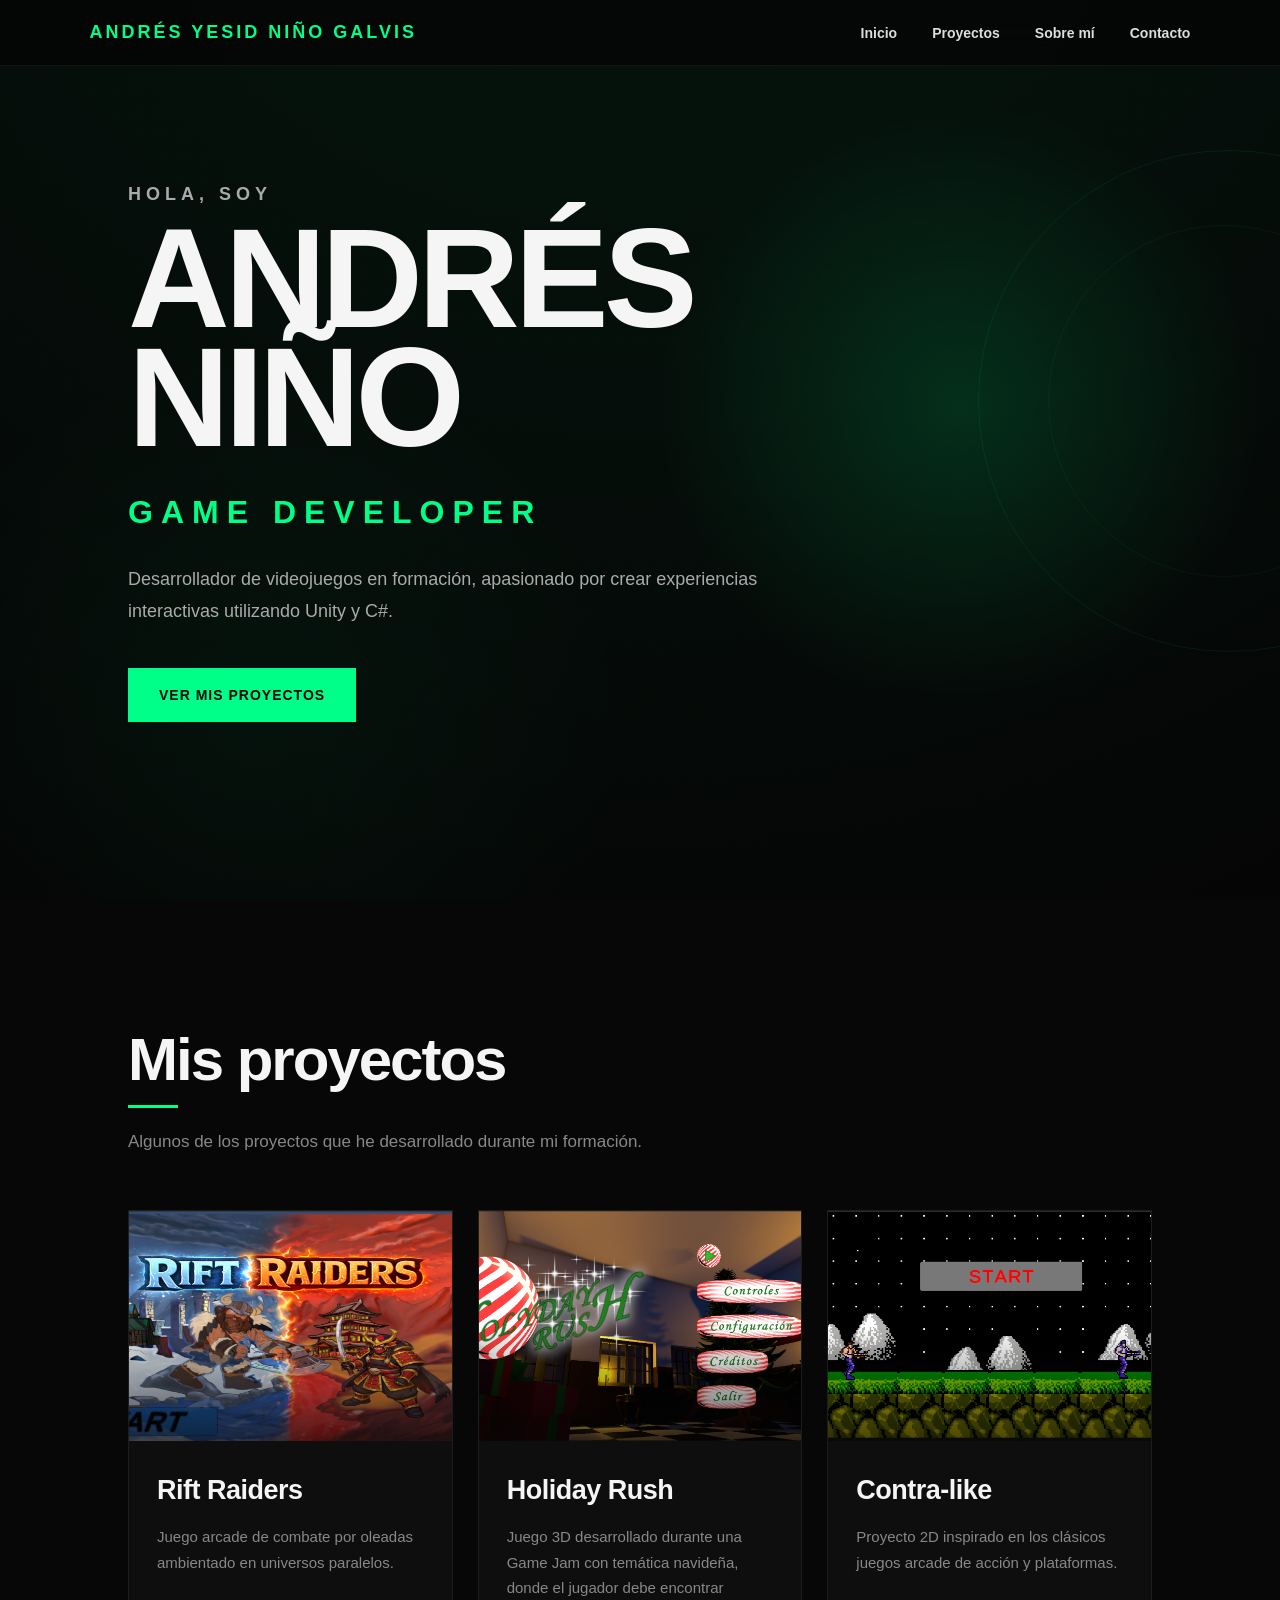
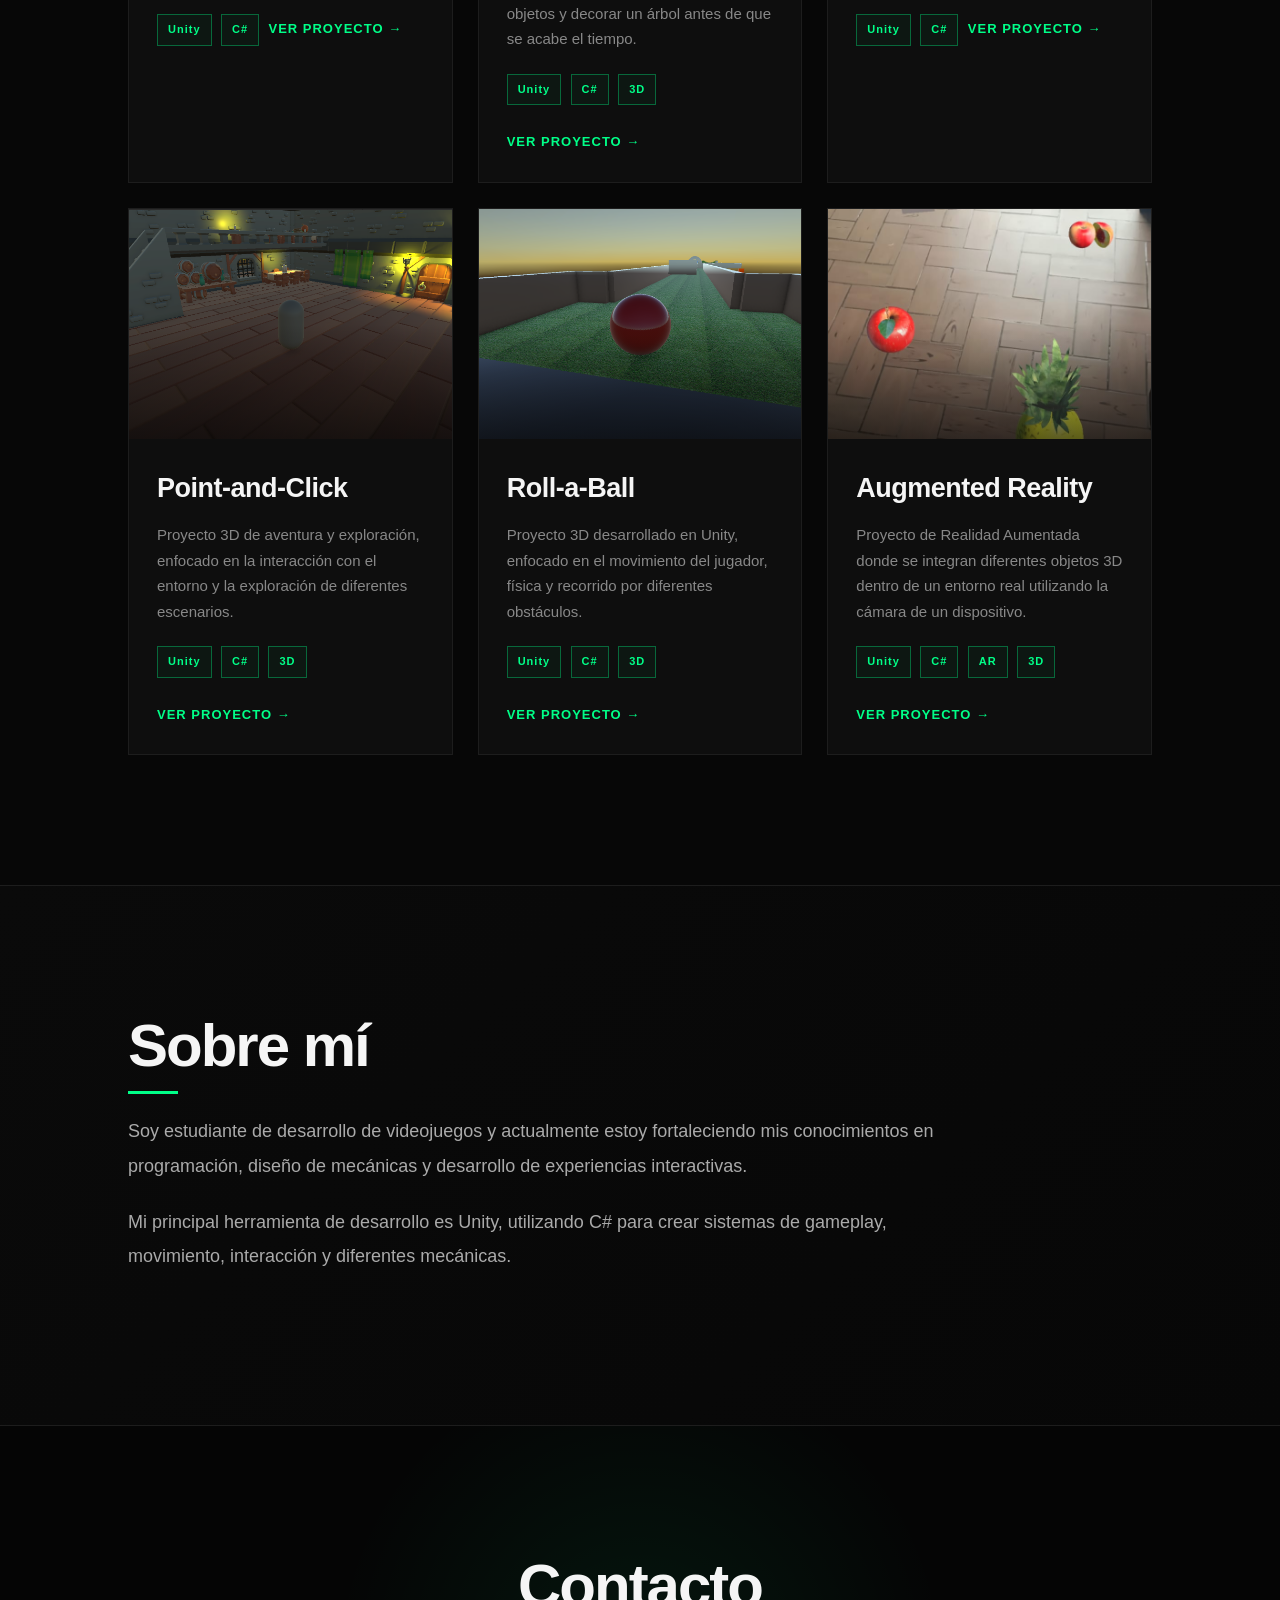
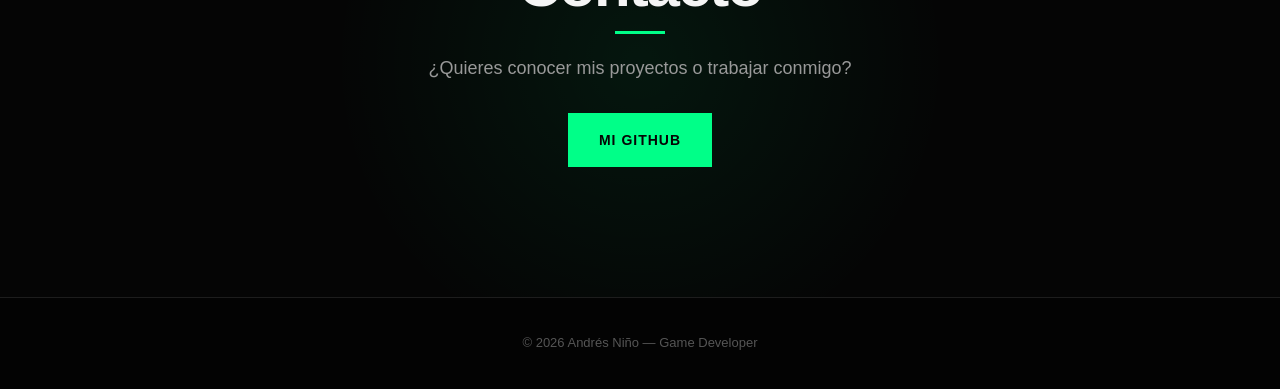
==== index.html @ dc79f3a8 "Update index.html" ====
<!DOCTYPE html>
<html lang="es">
<head>
    <meta charset="UTF-8">
    <meta name="viewport" content="width=device-width, initial-scale=1.0">

    <title>Andrés Niño DEV | Game Developer</title>

    <link rel="stylesheet" href="style.css">
</head>

<body>

    <header>
        <nav>
            <h2>ANDRÉS YESID NIÑO GALVIS</h2>

            <ul>
                <li><a href="#inicio">Inicio</a></li>
                <li><a href="#proyectos">Proyectos</a></li>
                <li><a href="#sobre-mi">Sobre mí</a></li>
                <li><a href="#contacto">Contacto</a></li>
            </ul>
        </nav>
    </header>


    <main>

        <!-- INICIO -->

        <section id="inicio" class="hero">

            <div class="hero-text">

                <p class="small-text">HOLA, SOY</p>

                <h1>ANDRÉS<br>NIÑO</h1>

                <h2>GAME DEVELOPER</h2>

                <p>
                    Desarrollador de videojuegos en formación,
                    apasionado por crear experiencias interactivas
                    utilizando Unity y C#.
                </p>

                <a href="#proyectos" class="button">
                    VER MIS PROYECTOS
                </a>

            </div>

        </section>


        <!-- PROYECTOS -->

        <section id="proyectos">

            <h2>Mis proyectos</h2>

            <p class="section-description">
                Algunos de los proyectos que he desarrollado
                durante mi formación.
            </p>


            <div class="projects-container">


                <!-- RIFT RAIDERS -->

                <article class="project-card">

                    <div class="project-image">
                        <img src="img/rift-1.png" alt="Rift Raiders">
                    </div>

                    <div class="project-info">

                        <h3>Rift Raiders</h3>

                        <p>
                            Juego arcade de combate por oleadas
                            ambientado en universos paralelos.
                        </p>

                        <span>Unity</span>
                        <span>C#</span>

                        <a href="rift-raiders.html" class="project-button">
                            VER PROYECTO →
                        </a>

                    </div>

                </article>


                <!-- HOLIDAY RUSH -->

                <article class="project-card">

                    <div class="project-image">
                        <img src="img/christmas-1.png" alt="Holiday Rush">
                    </div>

                    <div class="project-info">

                        <h3>Holiday Rush</h3>

                        <p>
                            Juego 3D desarrollado durante una Game Jam
                            con temática navideña, donde el jugador debe
                            encontrar objetos y decorar un árbol antes
                            de que se acabe el tiempo.
                        </p>

                        <span>Unity</span>
                        <span>C#</span>
                        <span>3D</span>

                        <a href="holiday-rush.html" class="project-button">
                            VER PROYECTO →
                        </a>

                    </div>

                </article>


                <!-- CONTRA-LIKE -->

                <article class="project-card">

                    <div class="project-image">
                        <img src="img/contra-1.png" alt="Contra-like">
                    </div>

                    <div class="project-info">

                        <h3>Contra-like</h3>

                        <p>
                            Proyecto 2D inspirado en los clásicos
                            juegos arcade de acción y plataformas.
                        </p>

                        <span>Unity</span>
                        <span>C#</span>

                        <a href="contra.html" class="project-button">
                            VER PROYECTO →
                        </a>

                    </div>

                </article>


                <!-- POINT-TO-CLICK -->

                <article class="project-card">

                    <div class="project-image">
                        <img src="img/point-1.png" alt="Point-and-Click">
                    </div>

                    <div class="project-info">

                        <h3>Point-and-Click</h3>

                        <p>
                            Proyecto 3D de aventura y exploración,
                            enfocado en la interacción con el entorno
                            y la exploración de diferentes escenarios.
                        </p>

                        <span>Unity</span>
                        <span>C#</span>
                        <span>3D</span>

                        <a href="point-and-click.html" class="project-button">
                            VER PROYECTO →
                        </a>

                    </div>

                </article>


                <!-- ROLL-A-BALL -->

                <article class="project-card">

                    <div class="project-image">
                        <img src="img/roll-1.png" alt="Roll-a-Ball">
                    </div>

                    <div class="project-info">

                        <h3>Roll-a-Ball</h3>

                        <p>
                            Proyecto 3D desarrollado en Unity,
                            enfocado en el movimiento del jugador,
                            física y recorrido por diferentes obstáculos.
                        </p>

                        <span>Unity</span>
                        <span>C#</span>
                        <span>3D</span>

                        <a href="roll-a-ball.html" class="project-button">
                            VER PROYECTO →
                        </a>

                    </div>

                </article>
                
                <!-- AUGMENTED REALITY -->

<article class="project-card">

    <div class="project-image">
        <img src="img/ar-1.jpeg" alt="Augmented Reality">
    </div>

    <div class="project-info">

        <h3>Augmented Reality</h3>

        <p>
            Proyecto de Realidad Aumentada donde se integran
            diferentes objetos 3D dentro de un entorno real
            utilizando la cámara de un dispositivo.
        </p>

        <span>Unity</span>
        <span>C#</span>
        <span>AR</span>
        <span>3D</span>

        <a href="ar.html" class="project-button">
            VER PROYECTO →
        </a>

    </div>

</article>


            </div>

        </section>


        <!-- SOBRE MÍ -->

        <section id="sobre-mi">

            <h2>Sobre mí</h2>

            <p>
                Soy estudiante de desarrollo de videojuegos y
                actualmente estoy fortaleciendo mis conocimientos
                en programación, diseño de mecánicas y desarrollo
                de experiencias interactivas.
            </p>

            <p>
                Mi principal herramienta de desarrollo es Unity,
                utilizando C# para crear sistemas de gameplay,
                movimiento, interacción y diferentes mecánicas.
            </p>

        </section>


        <!-- CONTACTO -->

        <section id="contacto">

            <h2>Contacto</h2>

            <p>
                ¿Quieres conocer mis proyectos o trabajar conmigo?
            </p>

            <a href="https://github.com/andresnino12" class="button">
                MI GITHUB
            </a>

        </section>

    </main>


    <!-- FOOTER -->

    <footer>

        <p>
            © 2026 Andrés Niño — Game Developer
        </p>

    </footer>


</body>
</html>
---- style.css ----
/* =========================================================
   CONFIGURACIÓN GENERAL
========================================================= */

* {
    margin: 0;
    padding: 0;
    box-sizing: border-box;
    scroll-behavior: smooth;
}

html {
    width: 100%;
    overflow-x: hidden;
    background: #050505;
}

body {
    width: 100%;
    max-width: 100%;
    overflow-x: hidden;

    background:
        radial-gradient(
            circle at 50% -10%,
            rgba(0, 255, 136, 0.08),
            transparent 35%
        ),
        #050505;

    color: #f5f5f5;

    font-family: Arial, Helvetica, sans-serif;

    line-height: 1.6;
}

img {
    max-width: 100%;
    height: auto;
}


/* =========================================================
   VARIABLES
========================================================= */

:root {
    --green: #00ff88;
    --green-dark: #00c96b;

    --black: #050505;
    --dark: #0a0a0a;
    --card: #0e0e0e;

    --border: #1d1d1d;

    --text: #f5f5f5;
    --gray: #999;
}


/* =========================================================
   HEADER
========================================================= */

header {
    position: fixed;

    top: 0;
    left: 0;

    width: 100%;

    padding: 18px 7%;

    background: rgba(5, 5, 5, 0.82);

    backdrop-filter: blur(16px);
    -webkit-backdrop-filter: blur(16px);

    border-bottom: 1px solid rgba(255, 255, 255, 0.06);

    z-index: 1000;
}


nav {
    display: flex;

    justify-content: space-between;
    align-items: center;

    max-width: 1400px;
    margin: auto;
}


nav h2 {
    color: var(--green);

    font-size: 18px;

    letter-spacing: 3px;

    font-weight: 800;
}


nav ul {
    display: flex;

    gap: 35px;

    list-style: none;
}


nav a {
    position: relative;

    color: #ddd;

    text-decoration: none;

    font-size: 14px;

    font-weight: 600;

    transition: 0.3s;
}


nav a::after {
    content: "";

    position: absolute;

    left: 0;
    bottom: -7px;

    width: 0;
    height: 2px;

    background: var(--green);

    transition: 0.3s;
}


nav a:hover {
    color: var(--green);
}


nav a:hover::after {
    width: 100%;
}


/* =========================================================
   HERO
========================================================= */

.hero {
    position: relative;

    min-height: 100vh;

    display: flex;
    align-items: center;

    padding: 150px 10%;

    overflow: hidden;

    background:
        radial-gradient(
            circle at 75% 45%,
            rgba(0, 255, 136, 0.14),
            transparent 28%
        ),
        radial-gradient(
            circle at 20% 80%,
            rgba(0, 255, 136, 0.04),
            transparent 30%
        );
}


/* líneas decorativas */

.hero::before {
    content: "";

    position: absolute;

    width: 500px;
    height: 500px;

    right: -200px;
    top: 150px;

    border: 1px solid rgba(0, 255, 136, 0.08);

    border-radius: 50%;
}


.hero::after {
    content: "";

    position: absolute;

    width: 350px;
    height: 350px;

    right: -120px;
    top: 225px;

    border: 1px solid rgba(0, 255, 136, 0.06);

    border-radius: 50%;
}


.hero-text {
    position: relative;

    max-width: 800px;

    z-index: 2;
}


.small-text {
    color: var(--green);

    font-size: 14px;

    font-weight: 800;

    letter-spacing: 5px;

    margin-bottom: 15px;
}


.hero h1 {
    font-size: clamp(70px, 11vw, 150px);

    line-height: 0.84;

    letter-spacing: -5px;

    margin-bottom: 30px;

    font-weight: 900;
}


.hero h2 {
    color: var(--green);

    font-size: clamp(20px, 3vw, 32px);

    letter-spacing: 8px;

    margin-bottom: 25px;

    font-weight: 800;
}


.hero p {
    max-width: 650px;

    color: #aaa;

    font-size: 18px;

    line-height: 1.8;

    margin-bottom: 10px;
}


/* =========================================================
   BOTONES
========================================================= */

.button {
    display: inline-flex;

    align-items: center;
    justify-content: center;

    margin-top: 30px;

    padding: 15px 30px;

    background: var(--green);

    color: #050505;

    text-decoration: none;

    font-size: 14px;

    font-weight: 900;

    letter-spacing: 1px;

    border: 1px solid var(--green);

    transition:
        transform 0.3s,
        box-shadow 0.3s,
        background 0.3s;
}


.button:hover {
    transform: translateY(-5px);

    background: transparent;

    color: var(--green);

    box-shadow:
        0 0 25px rgba(0, 255, 136, 0.2);
}


/* =========================================================
   SECCIONES
========================================================= */

section {
    padding: 130px 10%;
}


section > h2 {
    position: relative;

    display: inline-block;

    font-size: clamp(36px, 5vw, 60px);

    line-height: 1;

    margin-bottom: 20px;

    letter-spacing: -2px;
}


section > h2::after {
    content: "";

    display: block;

    width: 50px;
    height: 3px;

    margin-top: 15px;

    background: var(--green);
}


.section-description {
    max-width: 600px;

    color: #888;

    margin-bottom: 55px;

    font-size: 17px;
}


/* =========================================================
   PROYECTOS
========================================================= */

#proyectos {
    background: #070707;
}


.projects-container {
    display: grid;

    grid-template-columns:
        repeat(auto-fit, minmax(300px, 1fr));

    gap: 25px;

    max-width: 1400px;
}


/* =========================================================
   TARJETA
========================================================= */

.project-card {
    position: relative;

    background: var(--card);

    border: 1px solid var(--border);

    overflow: hidden;

    transition:
        transform 0.4s,
        border-color 0.4s,
        box-shadow 0.4s;
}


.project-card:hover {
    transform: translateY(-10px);

    border-color: rgba(0, 255, 136, 0.7);

    box-shadow:
        0 20px 60px rgba(0, 0, 0, 0.5),
        0 0 30px rgba(0, 255, 136, 0.07);
}


/* =========================================================
   IMAGEN DEL PROYECTO
========================================================= */

.project-image {
    position: relative;

    width: 100%;
    height: 230px;

    overflow: hidden;

    background: #0a0a0a;
}


.project-image::after {
    content: "";

    position: absolute;

    inset: 0;

    background:
        linear-gradient(
            to top,
            rgba(5, 5, 5, 0.65),
            transparent 50%
        );

    pointer-events: none;
}


.project-image img {
    width: 100%;
    height: 100%;

    object-fit: cover;

    display: block;

    transition:
        transform 0.6s,
        filter 0.6s;
}


.project-card:hover .project-image img {
    transform: scale(1.07);

    filter: brightness(1.08);
}


/* =========================================================
   INFORMACIÓN DEL PROYECTO
========================================================= */

.project-info {
    padding: 28px;
}


.project-info h3 {
    font-size: 27px;

    margin-bottom: 12px;

    letter-spacing: -0.5px;
}


.project-info p {
    color: #888;

    font-size: 15px;

    line-height: 1.7;

    margin-bottom: 22px;
}


/* =========================================================
   ETIQUETAS
========================================================= */

.project-info span {
    display: inline-block;

    padding: 6px 10px;

    margin-right: 5px;
    margin-bottom: 5px;

    background: rgba(0, 255, 136, 0.04);

    border: 1px solid rgba(0, 255, 136, 0.35);

    color: var(--green);

    font-size: 11px;

    font-weight: 700;

    letter-spacing: 1px;
}


/* =========================================================
   BOTÓN PROYECTO
========================================================= */

.project-button {
    display: inline-block;

    margin-top: 22px;

    color: var(--green);

    text-decoration: none;

    font-size: 13px;

    font-weight: 900;

    letter-spacing: 1px;

    transition:
        letter-spacing 0.3s,
        color 0.3s;
}


.project-button:hover {
    letter-spacing: 3px;

    color: #fff;
}


/* =========================================================
   SOBRE MÍ
========================================================= */

#sobre-mi {
    background:
        linear-gradient(
            135deg,
            #0a0a0a,
            #070707
        );

    border-top: 1px solid var(--border);
    border-bottom: 1px solid var(--border);
}


#sobre-mi p {
    max-width: 850px;

    color: #aaa;

    margin-bottom: 22px;

    font-size: 18px;

    line-height: 1.9;
}


/* =========================================================
   CONTACTO
========================================================= */

#contacto {
    text-align: center;

    background:
        radial-gradient(
            circle at center,
            rgba(0, 255, 136, 0.07),
            transparent 45%
        );
}


#contacto > h2 {
    display: block;
}


#contacto > h2::after {
    margin-left: auto;
    margin-right: auto;
}


#contacto p {
    color: #999;

    font-size: 18px;
}


/* =========================================================
   FOOTER
========================================================= */

footer {
    text-align: center;

    padding: 35px 20px;

    border-top: 1px solid var(--border);

    background: #030303;

    color: #555;

    font-size: 13px;
}


/* =========================================================
   PÁGINA DE PROYECTO
========================================================= */

.project-detail {
    width: 100%;
    max-width: 1250px;

    margin: auto;

    padding: 160px 30px 100px;
}


.project-detail h1 {
    font-size: clamp(55px, 9vw, 120px);

    line-height: 0.9;

    letter-spacing: -4px;

    margin: 15px 0 25px;

    font-weight: 900;
}


.project-number {
    color: var(--green);

    font-size: 13px;

    font-weight: 800;

    letter-spacing: 4px;
}


.project-subtitle {
    color: #999;

    font-size: 20px;

    line-height: 1.7;

    max-width: 750px;

    margin-bottom: 60px;
}


/* =========================================================
   IMAGEN PRINCIPAL
========================================================= */

.main-project-image {
    width: 100%;

    overflow: hidden;

    border: 1px solid var(--border);

    margin-bottom: 80px;

    background: #090909;
}


.main-project-image img {
    width: 100%;

    height: auto;

    display: block;
}


/* =========================================================
   VIDEO
========================================================= */

.project-video {
    width: 100%;

    max-width: 1050px;

    margin: 0 auto 80px;

    aspect-ratio: 16 / 9;

    overflow: hidden;

    border: 1px solid var(--border);

    box-shadow:
        0 20px 60px rgba(0, 0, 0, 0.4);
}


.project-video iframe {
    width: 100%;
    height: 100%;

    display: block;

    border: none;
}


/* =========================================================
   INFORMACIÓN
========================================================= */

.project-content {
    display: grid;

    grid-template-columns: 2fr 1fr;

    gap: 80px;

    margin-bottom: 100px;
}


.project-content h2,
.project-section h2 {
    font-size: 36px;

    margin-bottom: 25px;

    letter-spacing: -1px;
}


.project-content p {
    color: #999;

    line-height: 1.8;

    margin-bottom: 22px;
}


/* =========================================================
   TECNOLOGÍAS
========================================================= */

.technology-list {
    display: flex;

    flex-wrap: wrap;

    gap: 10px;
}


.technology-list span {
    padding: 9px 15px;

    background: rgba(0, 255, 136, 0.04);

    border: 1px solid rgba(0, 255, 136, 0.4);

    color: var(--green);

    font-size: 13px;

    font-weight: 700;
}


/* =========================================================
   CARACTERÍSTICAS
========================================================= */

.project-section {
    margin-bottom: 100px;
}


.features {
    display: grid;

    grid-template-columns:
        repeat(2, 1fr);

    gap: 20px;
}


.features div {
    position: relative;

    background: #0b0b0b;

    border: 1px solid var(--border);

    padding: 30px;

    transition:
        transform 0.3s,
        border-color 0.3s,
        background 0.3s;
}


.features div::before {
    content: "";

    position: absolute;

    left: 0;
    top: 0;

    width: 3px;
    height: 0;

    background: var(--green);

    transition: 0.3s;
}


.features div:hover {
    transform: translateY(-5px);

    border-color: rgba(0, 255, 136, 0.4);

    background: #0e0e0e;
}


.features div:hover::before {
    height: 100%;
}


.features h3 {
    font-size: 20px;

    margin-bottom: 10px;
}


.features p {
    color: #888;

    line-height: 1.7;
}


/* =========================================================
   GALERÍA
========================================================= */

.gallery {
    display: grid;

    grid-template-columns:
        repeat(2, 1fr);

    gap: 20px;
}


.gallery img {
    width: 100%;

    display: block;

    border: 1px solid var(--border);

    transition:
        transform 0.4s,
        border-color 0.4s,
        filter 0.4s;
}


.gallery img:hover {
    transform: scale(1.025);

    border-color: var(--green);

    filter: brightness(1.08);
}


/* =========================================================
   BOTÓN VOLVER
========================================================= */

.back-button {
    text-align: center;

    margin-bottom: 80px;
}


/* =========================================================
   ANIMACIÓN DE ENTRADA
========================================================= */

.hero-text,
.project-detail {
    animation: fadeUp 0.9s ease forwards;
}


@keyframes fadeUp {

    from {
        opacity: 0;

        transform:
            translateY(25px);
    }

    to {
        opacity: 1;

        transform:
            translateY(0);
    }

}


/* =========================================================
   RESPONSIVE
========================================================= */

@media (max-width: 900px) {

    .project-content {
        grid-template-columns: 1fr;

        gap: 45px;
    }

}


@media (max-width: 700px) {

    header {
        padding: 18px 6%;
    }


    nav h2 {
        font-size: 15px;

        letter-spacing: 2px;
    }


    nav ul {
        display: none;
    }


    section {
        padding: 100px 7%;
    }


    .hero {
        min-height: 100vh;

        padding: 130px 7%;
    }


    .hero h1 {
        font-size: clamp(60px, 18vw, 95px);

        letter-spacing: -4px;
    }


    .hero h2 {
        font-size: 18px;

        letter-spacing: 5px;
    }


    .hero p {
        font-size: 16px;
    }


    section > h2 {
        font-size: 40px;
    }


    .projects-container {
        grid-template-columns: 1fr;
    }


    .project-image {
        height: 220px;
    }


    .features {
        grid-template-columns: 1fr;
    }


    .gallery {
        grid-template-columns: 1fr;
    }


    .project-detail {
        width: 100%;

        padding:
            130px 20px 70px;
    }


    .project-detail h1 {
        font-size: 55px;

        letter-spacing: -3px;
    }


    .project-subtitle {
        font-size: 17px;
    }


    .project-content {
        grid-template-columns: 1fr;

        gap: 40px;
    }

}
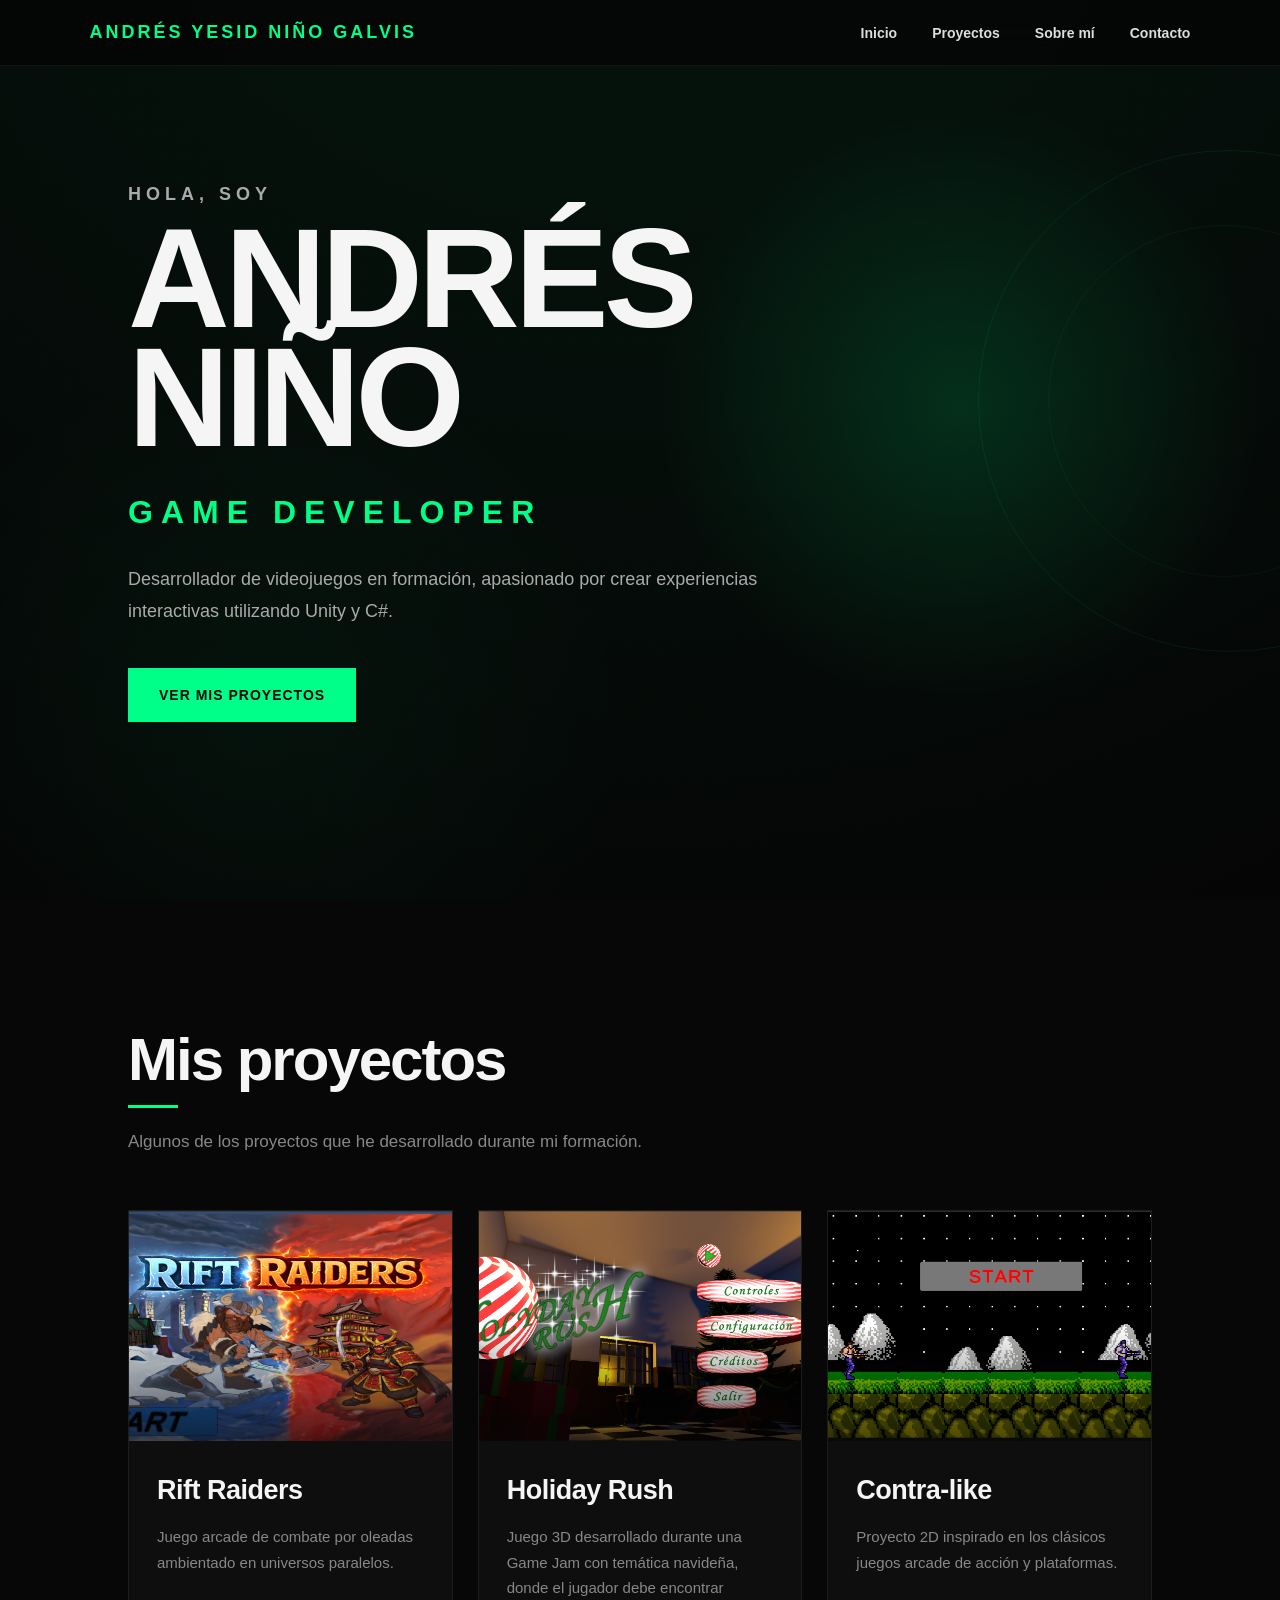
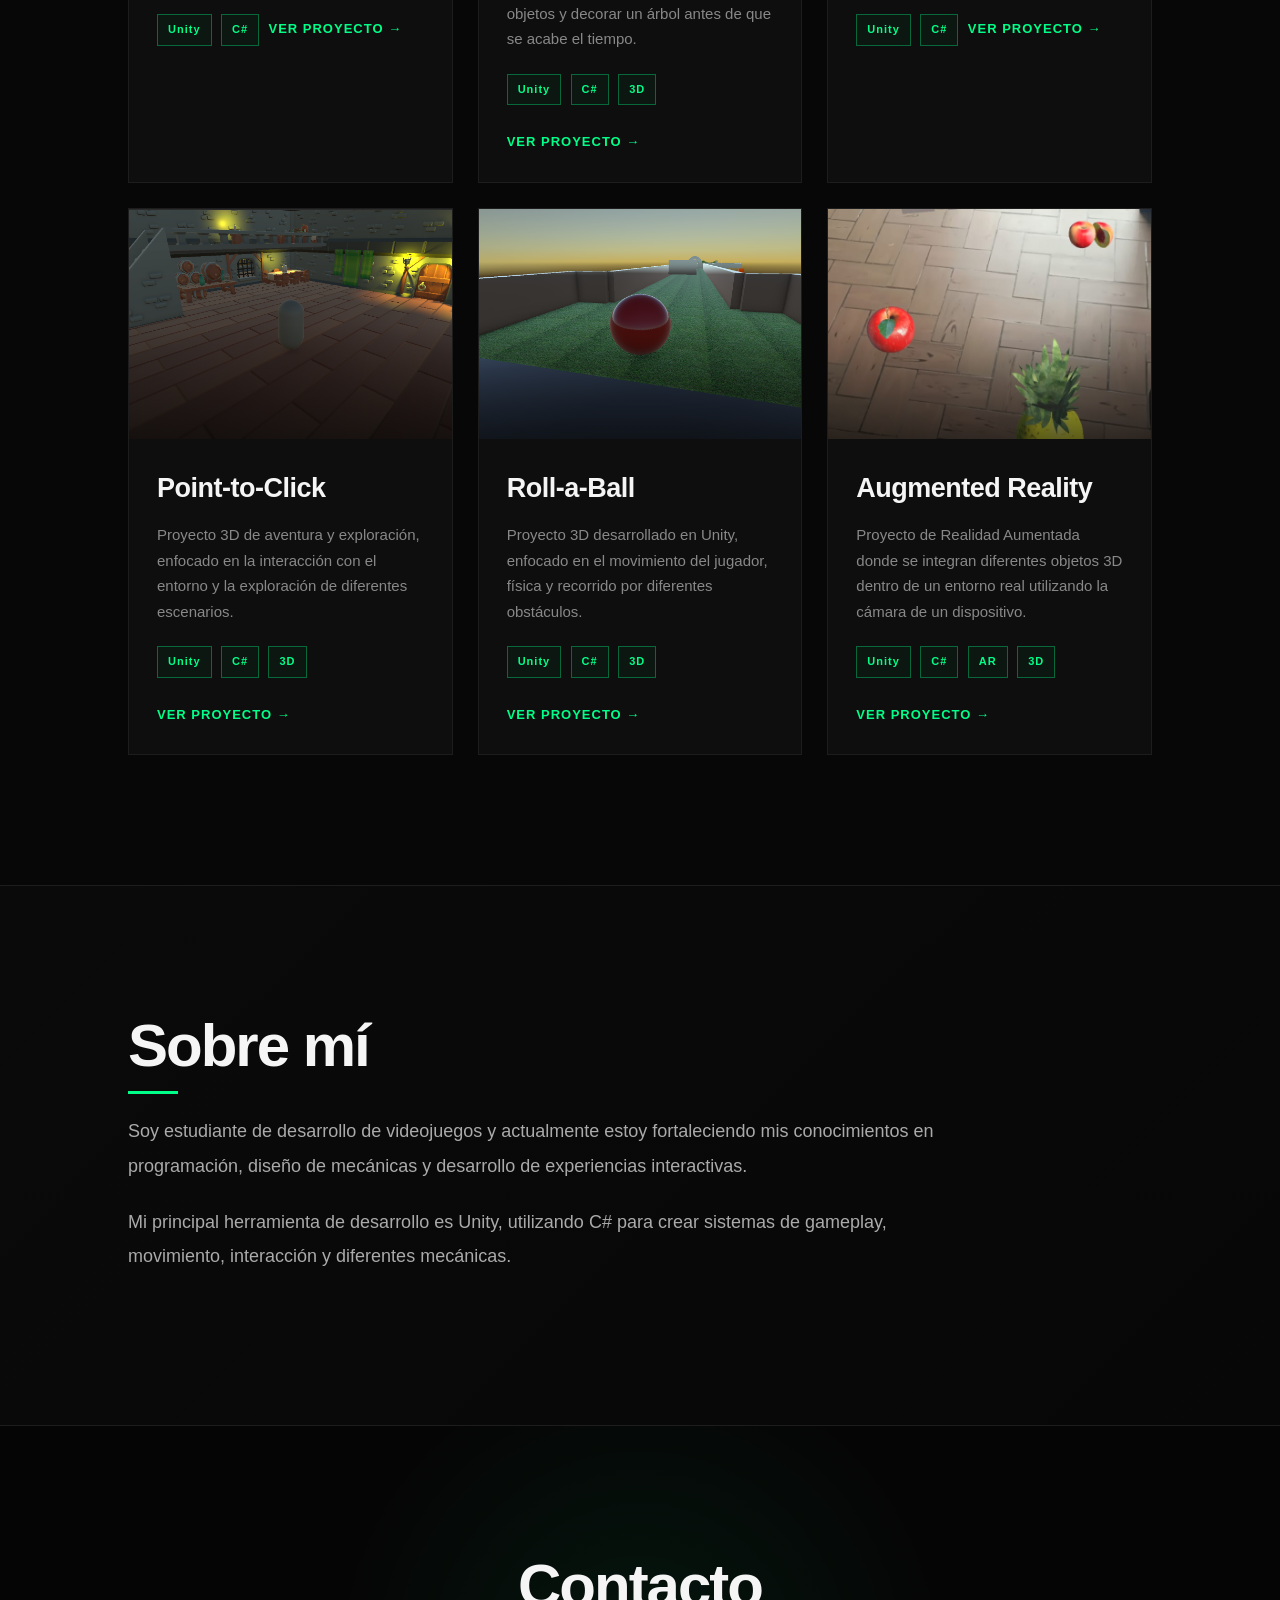
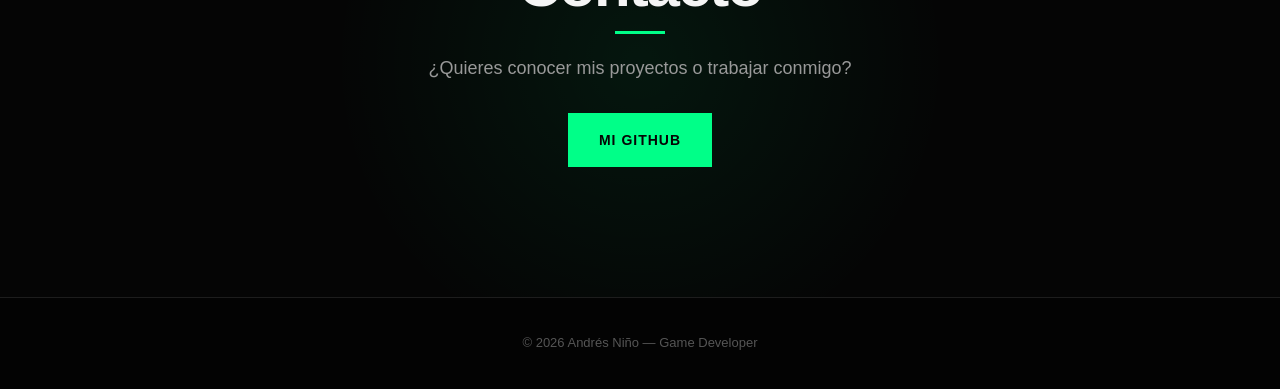
==== commit 5bceacf1: "Update index.html" ====
--- a/index.html
+++ b/index.html
@@ -169,7 +169,7 @@
 
                     <div class="project-info">
 
-                        <h3>Point-and-Click</h3>
+                        <h3>Point-to-Click</h3>
 
                         <p>
                             Proyecto 3D de aventura y exploración,
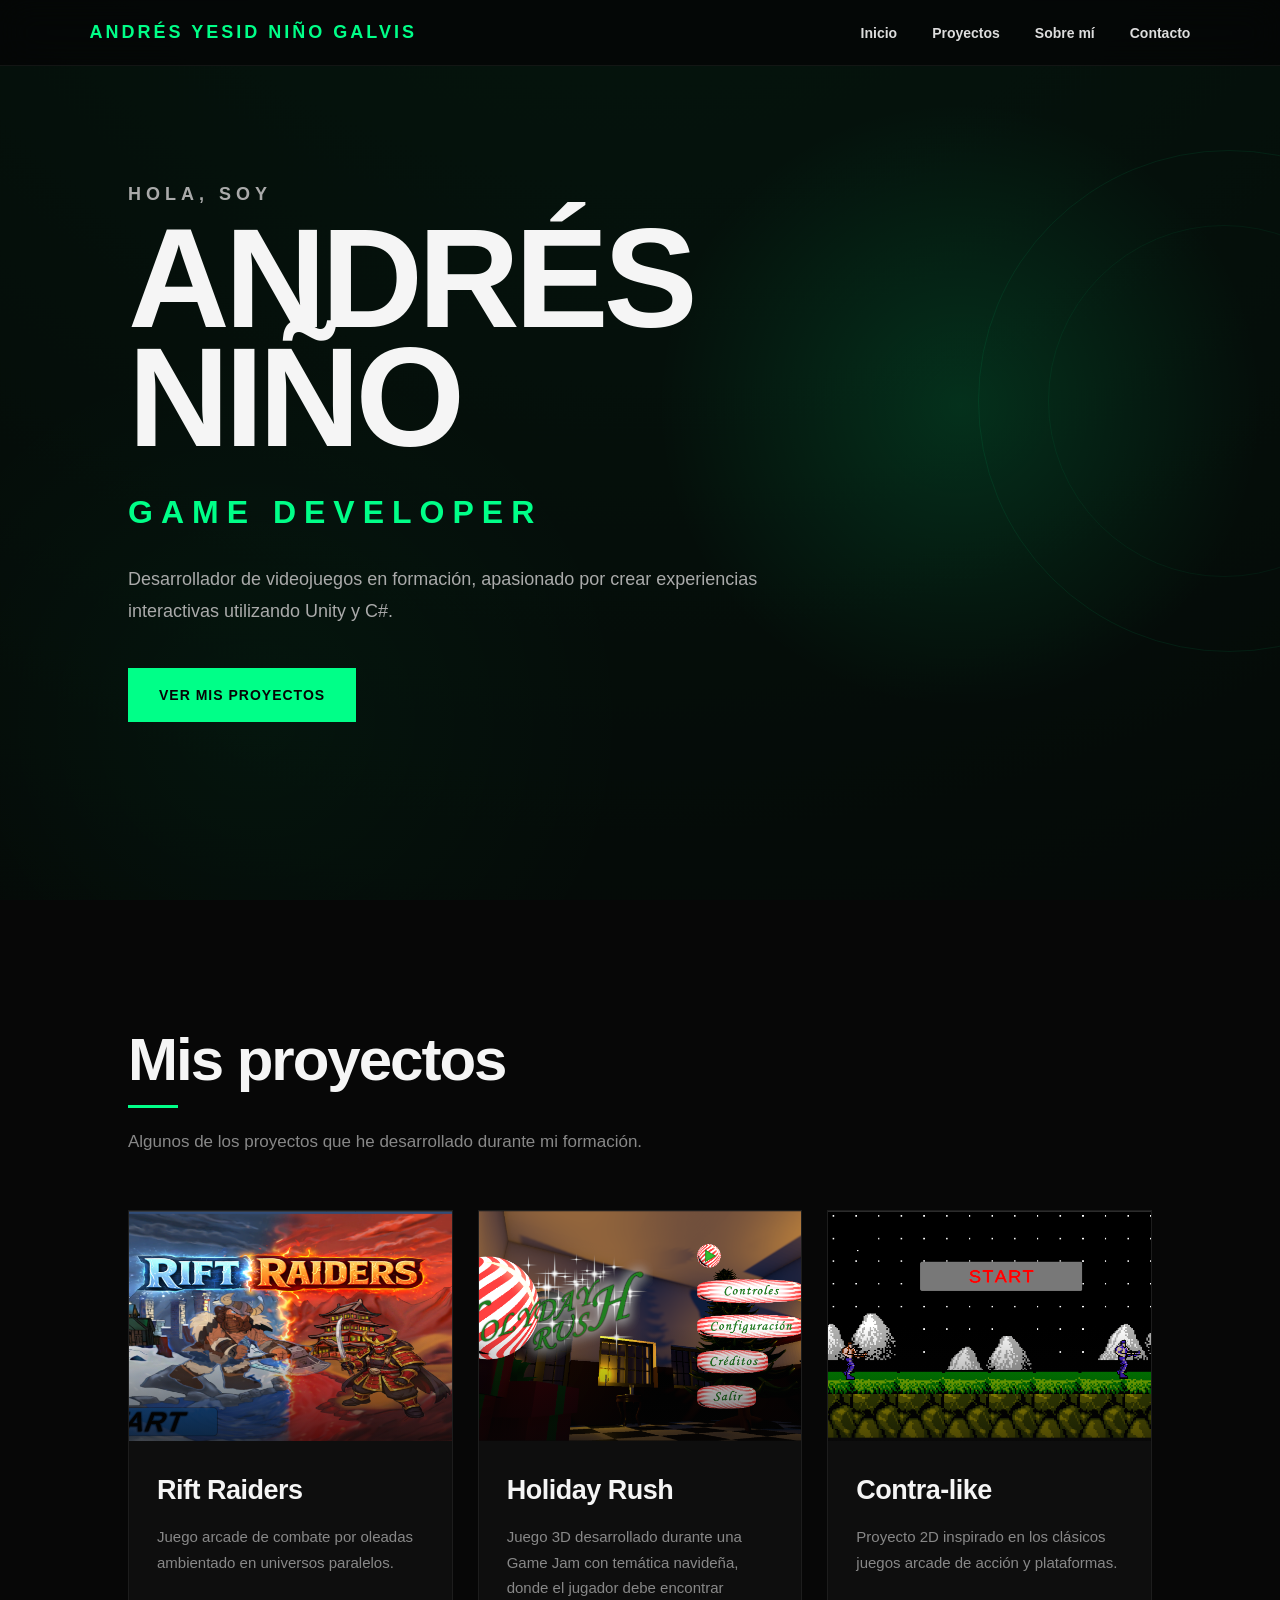
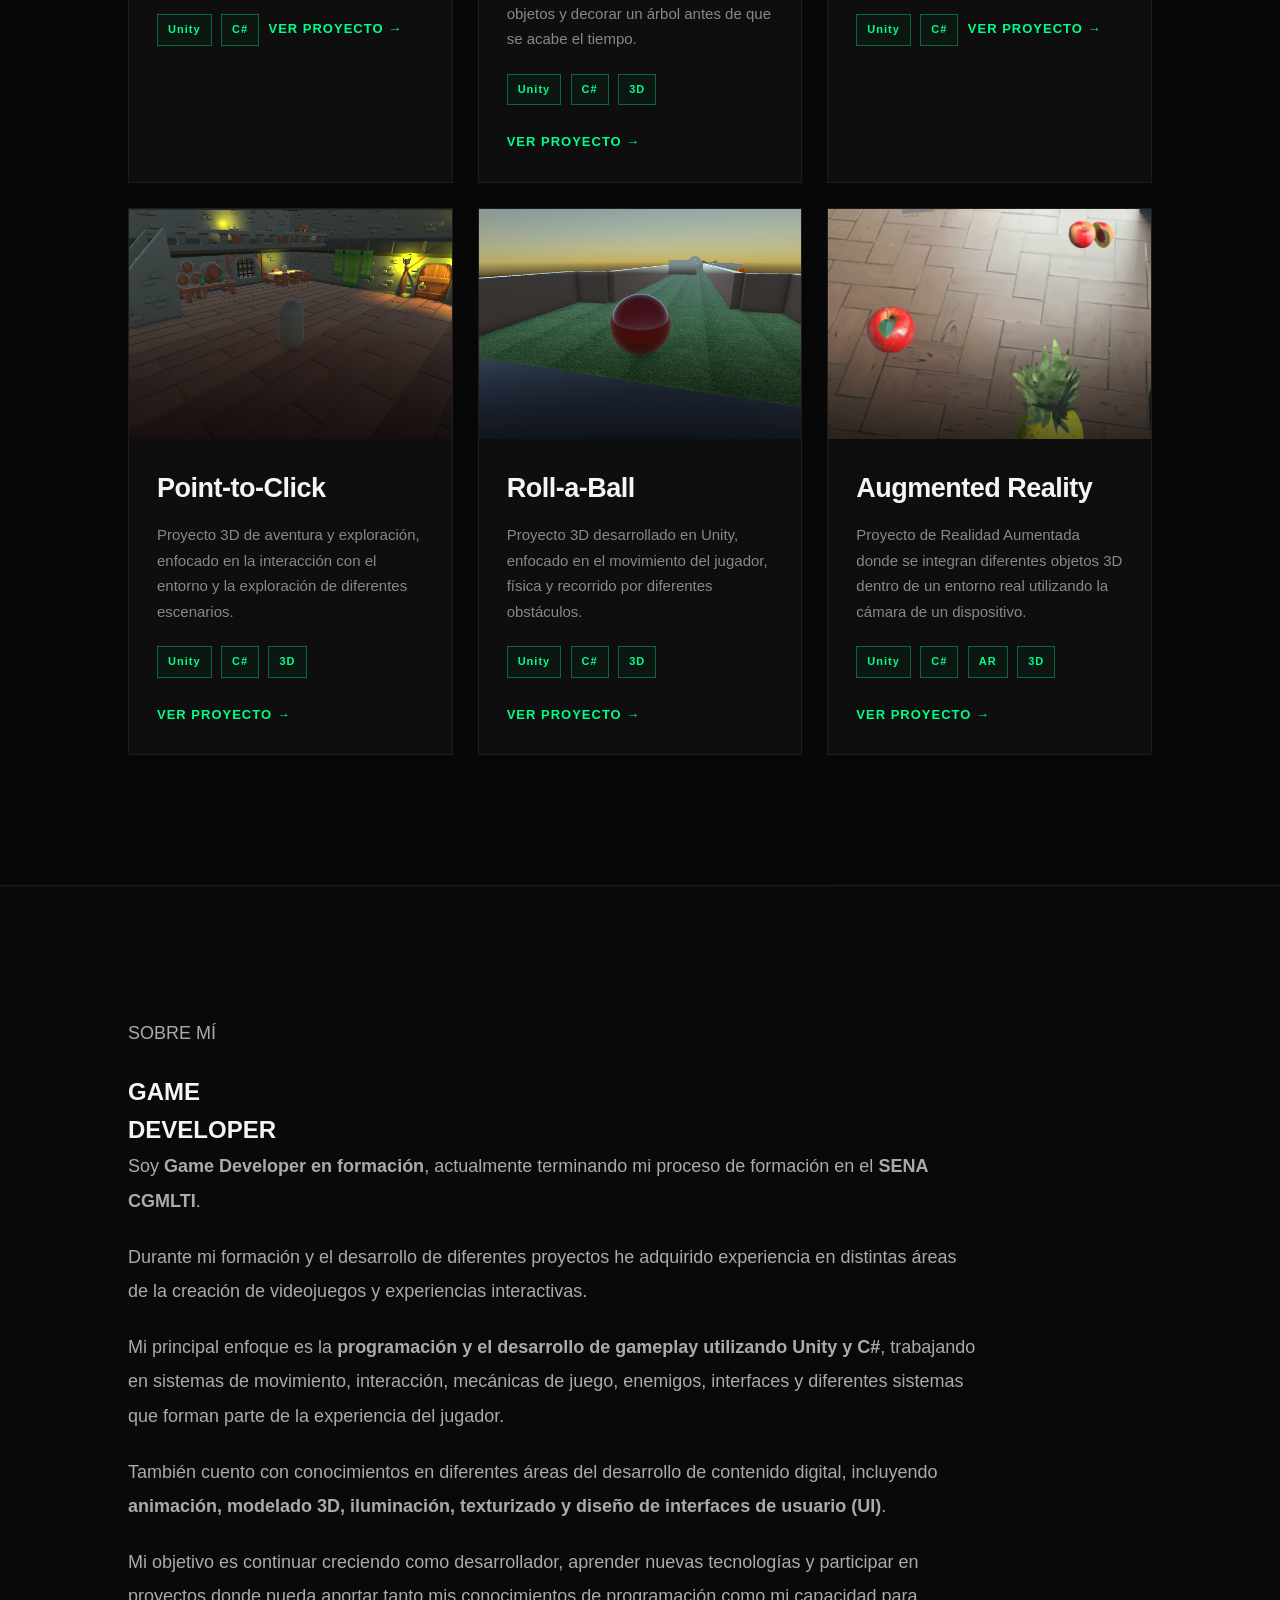
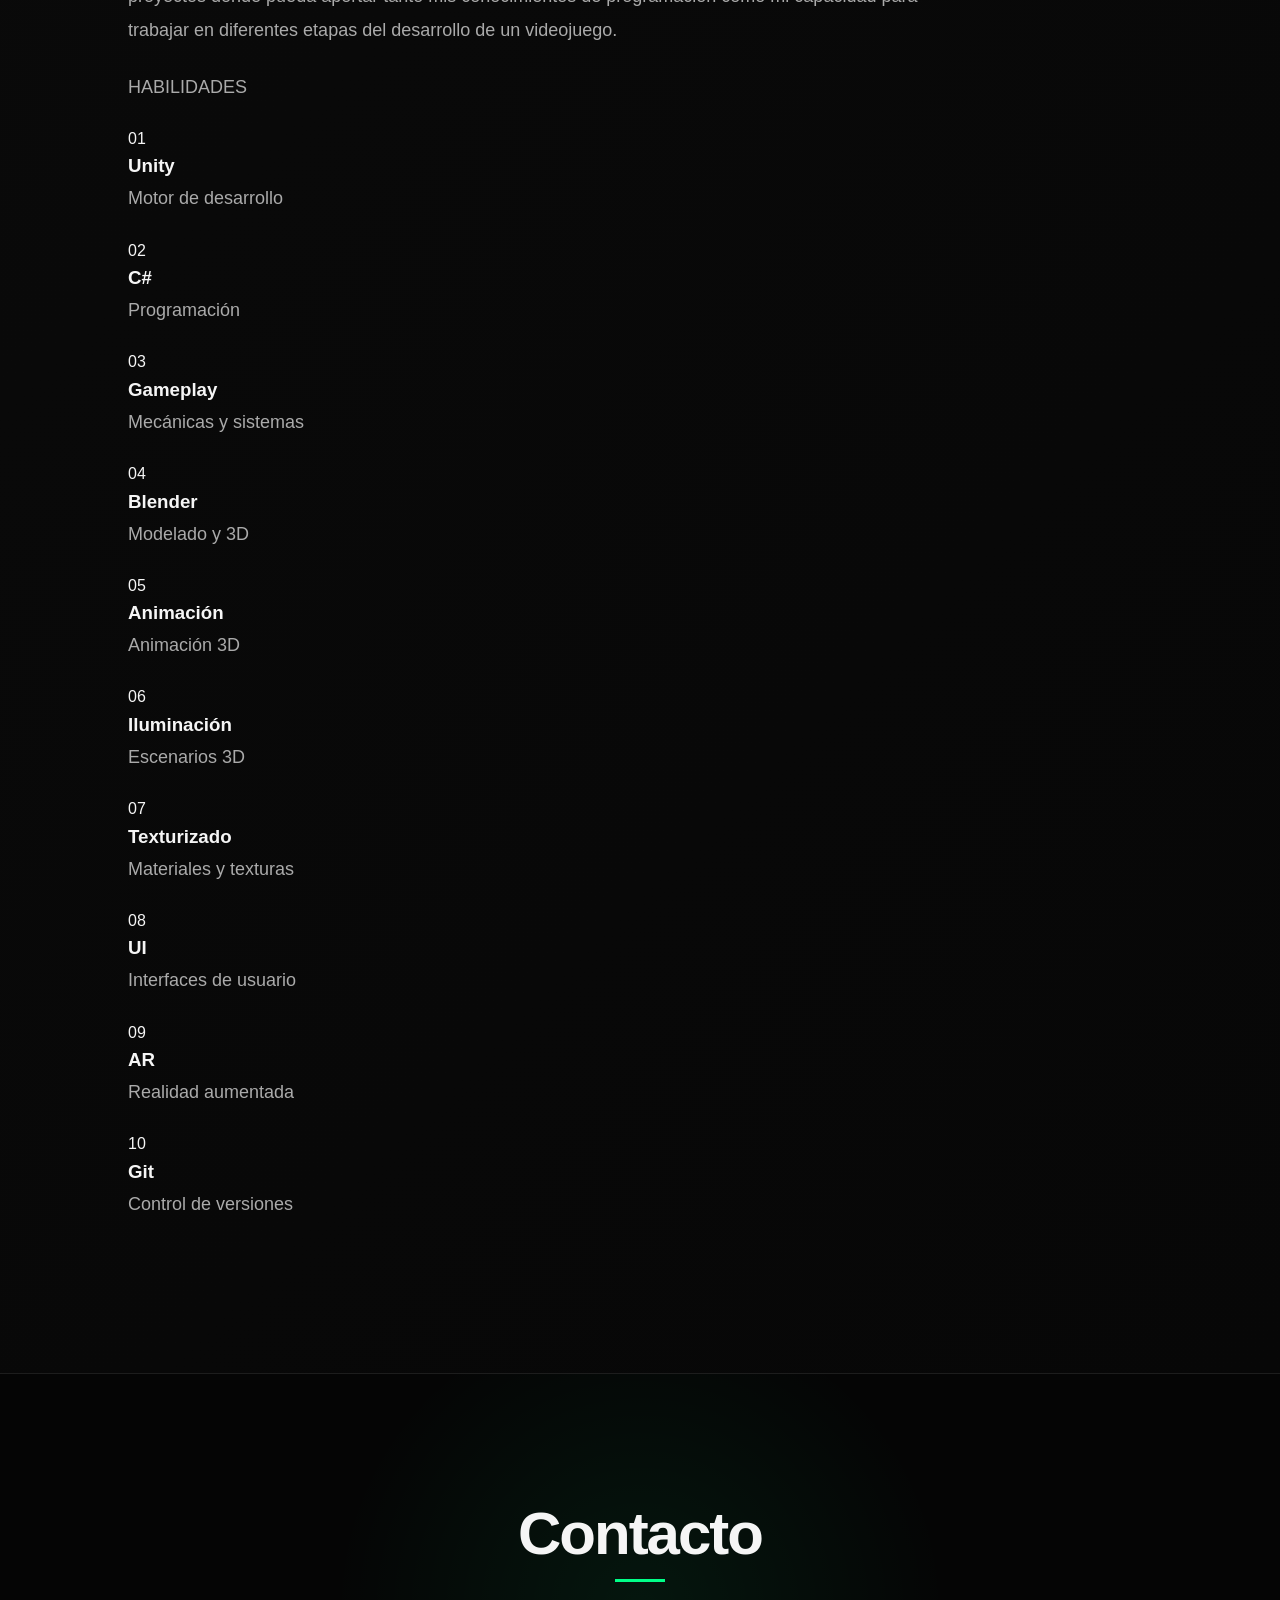
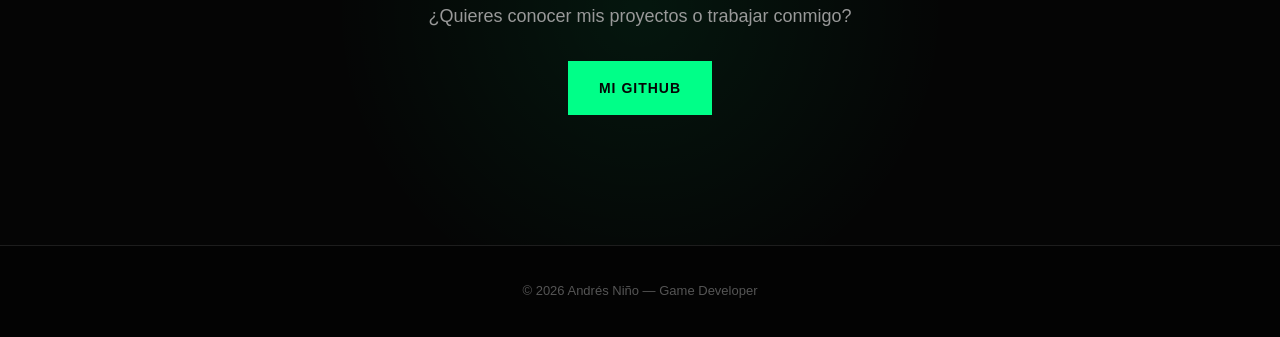
==== commit 2e60abc2: "Update index.html" ====
--- a/index.html
+++ b/index.html
@@ -259,24 +259,138 @@
 
         <!-- SOBRE MÍ -->
 
-        <section id="sobre-mi">
-
-            <h2>Sobre mí</h2>
-
-            <p>
-                Soy estudiante de desarrollo de videojuegos y
-                actualmente estoy fortaleciendo mis conocimientos
-                en programación, diseño de mecánicas y desarrollo
-                de experiencias interactivas.
-            </p>
-
-            <p>
-                Mi principal herramienta de desarrollo es Unity,
-                utilizando C# para crear sistemas de gameplay,
-                movimiento, interacción y diferentes mecánicas.
-            </p>
-
-        </section>
+<section id="sobre-mi">
+
+    <div class="about-container">
+
+        <!-- DESCRIPCIÓN -->
+
+        <div class="about-text">
+
+            <p class="about-label">
+                SOBRE MÍ
+            </p>
+
+            <h2>
+                GAME<br>
+                DEVELOPER
+            </h2>
+
+            <p>
+                Soy <strong>Game Developer en formación</strong>,
+                actualmente terminando mi proceso de formación en el
+                <strong>SENA CGMLTI</strong>.
+            </p>
+
+            <p>
+                Durante mi formación y el desarrollo de diferentes
+                proyectos he adquirido experiencia en distintas áreas
+                de la creación de videojuegos y experiencias interactivas.
+            </p>
+
+            <p>
+                Mi principal enfoque es la <strong>programación y el
+                desarrollo de gameplay utilizando Unity y C#</strong>,
+                trabajando en sistemas de movimiento, interacción,
+                mecánicas de juego, enemigos, interfaces y diferentes
+                sistemas que forman parte de la experiencia del jugador.
+            </p>
+
+            <p>
+                También cuento con conocimientos en diferentes áreas
+                del desarrollo de contenido digital, incluyendo
+                <strong>animación, modelado 3D, iluminación,
+                texturizado y diseño de interfaces de usuario (UI)</strong>.
+            </p>
+
+            <p>
+                Mi objetivo es continuar creciendo como desarrollador,
+                aprender nuevas tecnologías y participar en proyectos
+                donde pueda aportar tanto mis conocimientos de
+                programación como mi capacidad para trabajar en
+                diferentes etapas del desarrollo de un videojuego.
+            </p>
+
+        </div>
+
+
+        <!-- HABILIDADES -->
+
+        <div class="about-skills">
+
+            <p class="about-label">
+                HABILIDADES
+            </p>
+
+            <div class="skills-grid">
+
+                <div class="skill">
+                    <span>01</span>
+                    <h3>Unity</h3>
+                    <p>Motor de desarrollo</p>
+                </div>
+
+                <div class="skill">
+                    <span>02</span>
+                    <h3>C#</h3>
+                    <p>Programación</p>
+                </div>
+
+                <div class="skill">
+                    <span>03</span>
+                    <h3>Gameplay</h3>
+                    <p>Mecánicas y sistemas</p>
+                </div>
+
+                <div class="skill">
+                    <span>04</span>
+                    <h3>Blender</h3>
+                    <p>Modelado y 3D</p>
+                </div>
+
+                <div class="skill">
+                    <span>05</span>
+                    <h3>Animación</h3>
+                    <p>Animación 3D</p>
+                </div>
+
+                <div class="skill">
+                    <span>06</span>
+                    <h3>Iluminación</h3>
+                    <p>Escenarios 3D</p>
+                </div>
+
+                <div class="skill">
+                    <span>07</span>
+                    <h3>Texturizado</h3>
+                    <p>Materiales y texturas</p>
+                </div>
+
+                <div class="skill">
+                    <span>08</span>
+                    <h3>UI</h3>
+                    <p>Interfaces de usuario</p>
+                </div>
+
+                <div class="skill">
+                    <span>09</span>
+                    <h3>AR</h3>
+                    <p>Realidad aumentada</p>
+                </div>
+
+                <div class="skill">
+                    <span>10</span>
+                    <h3>Git</h3>
+                    <p>Control de versiones</p>
+                </div>
+
+            </div>
+
+        </div>
+
+    </div>
+
+</section>
 
 
         <!-- CONTACTO -->
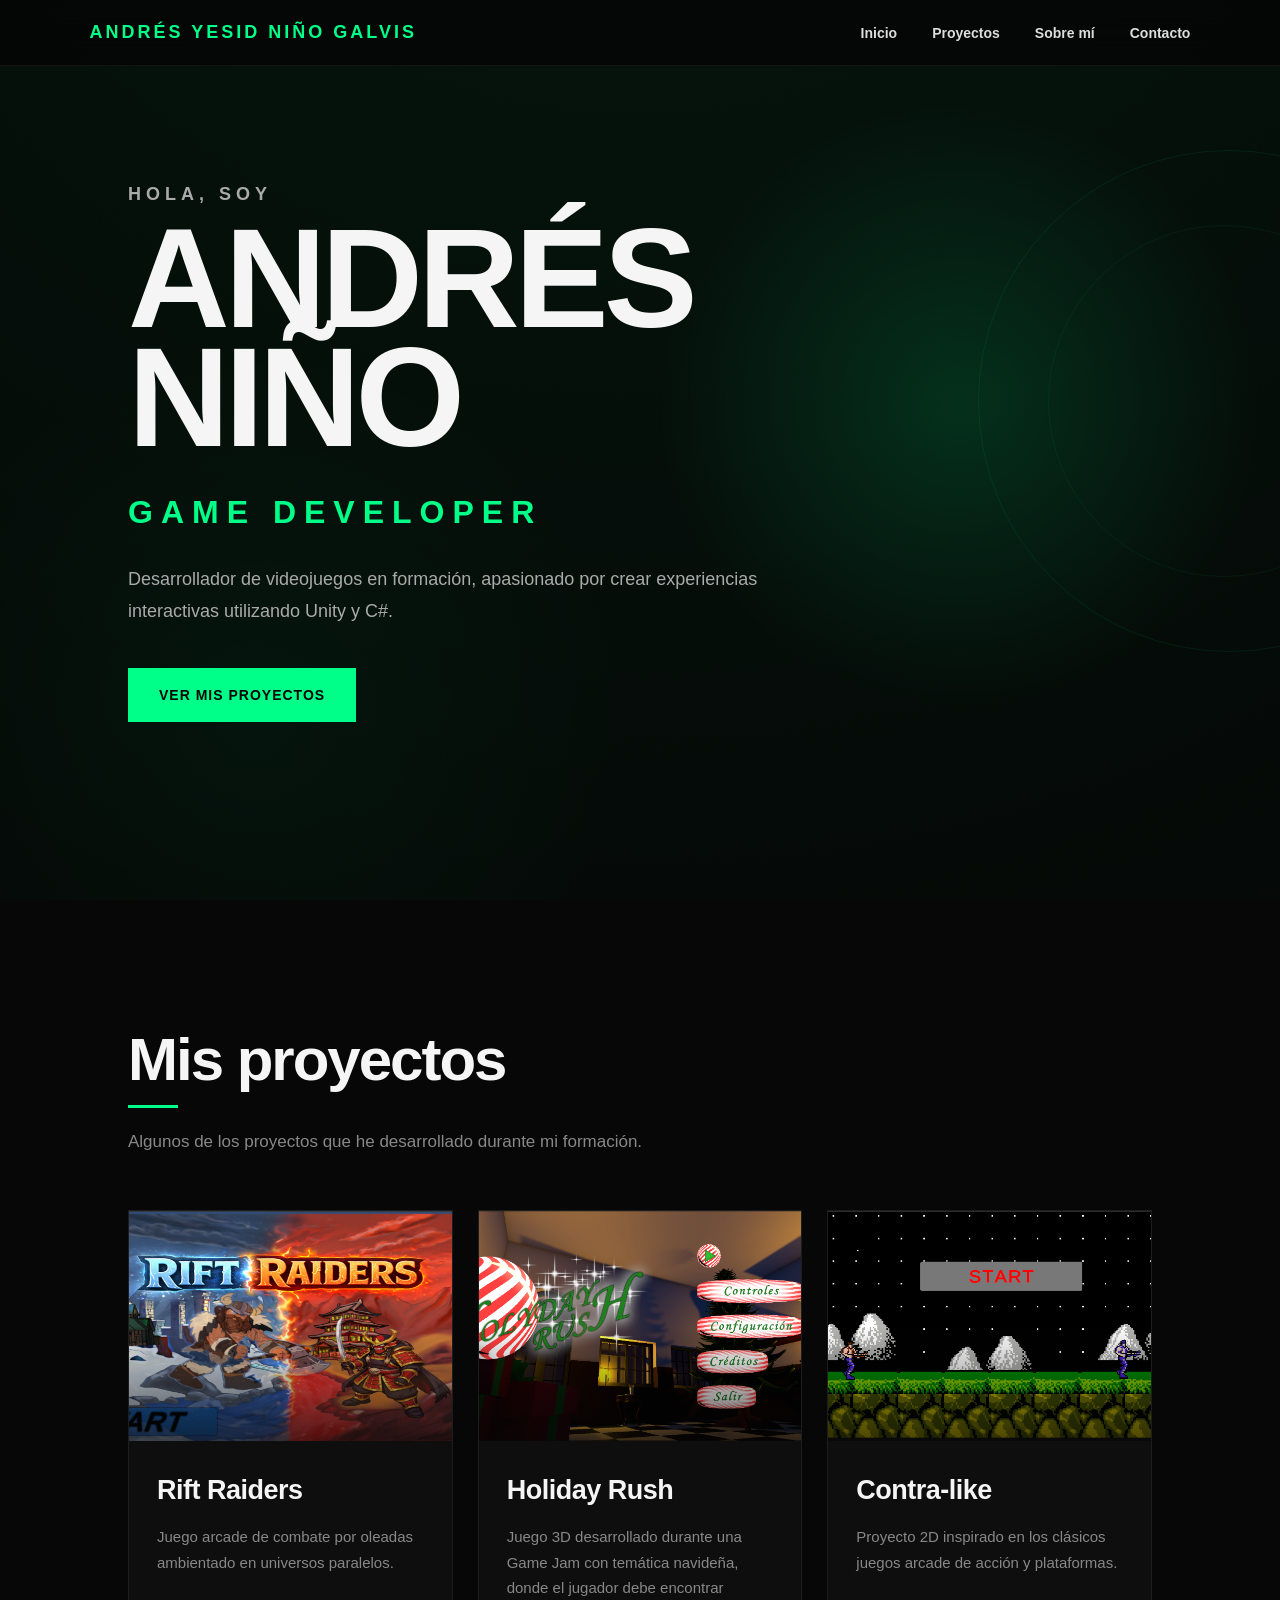
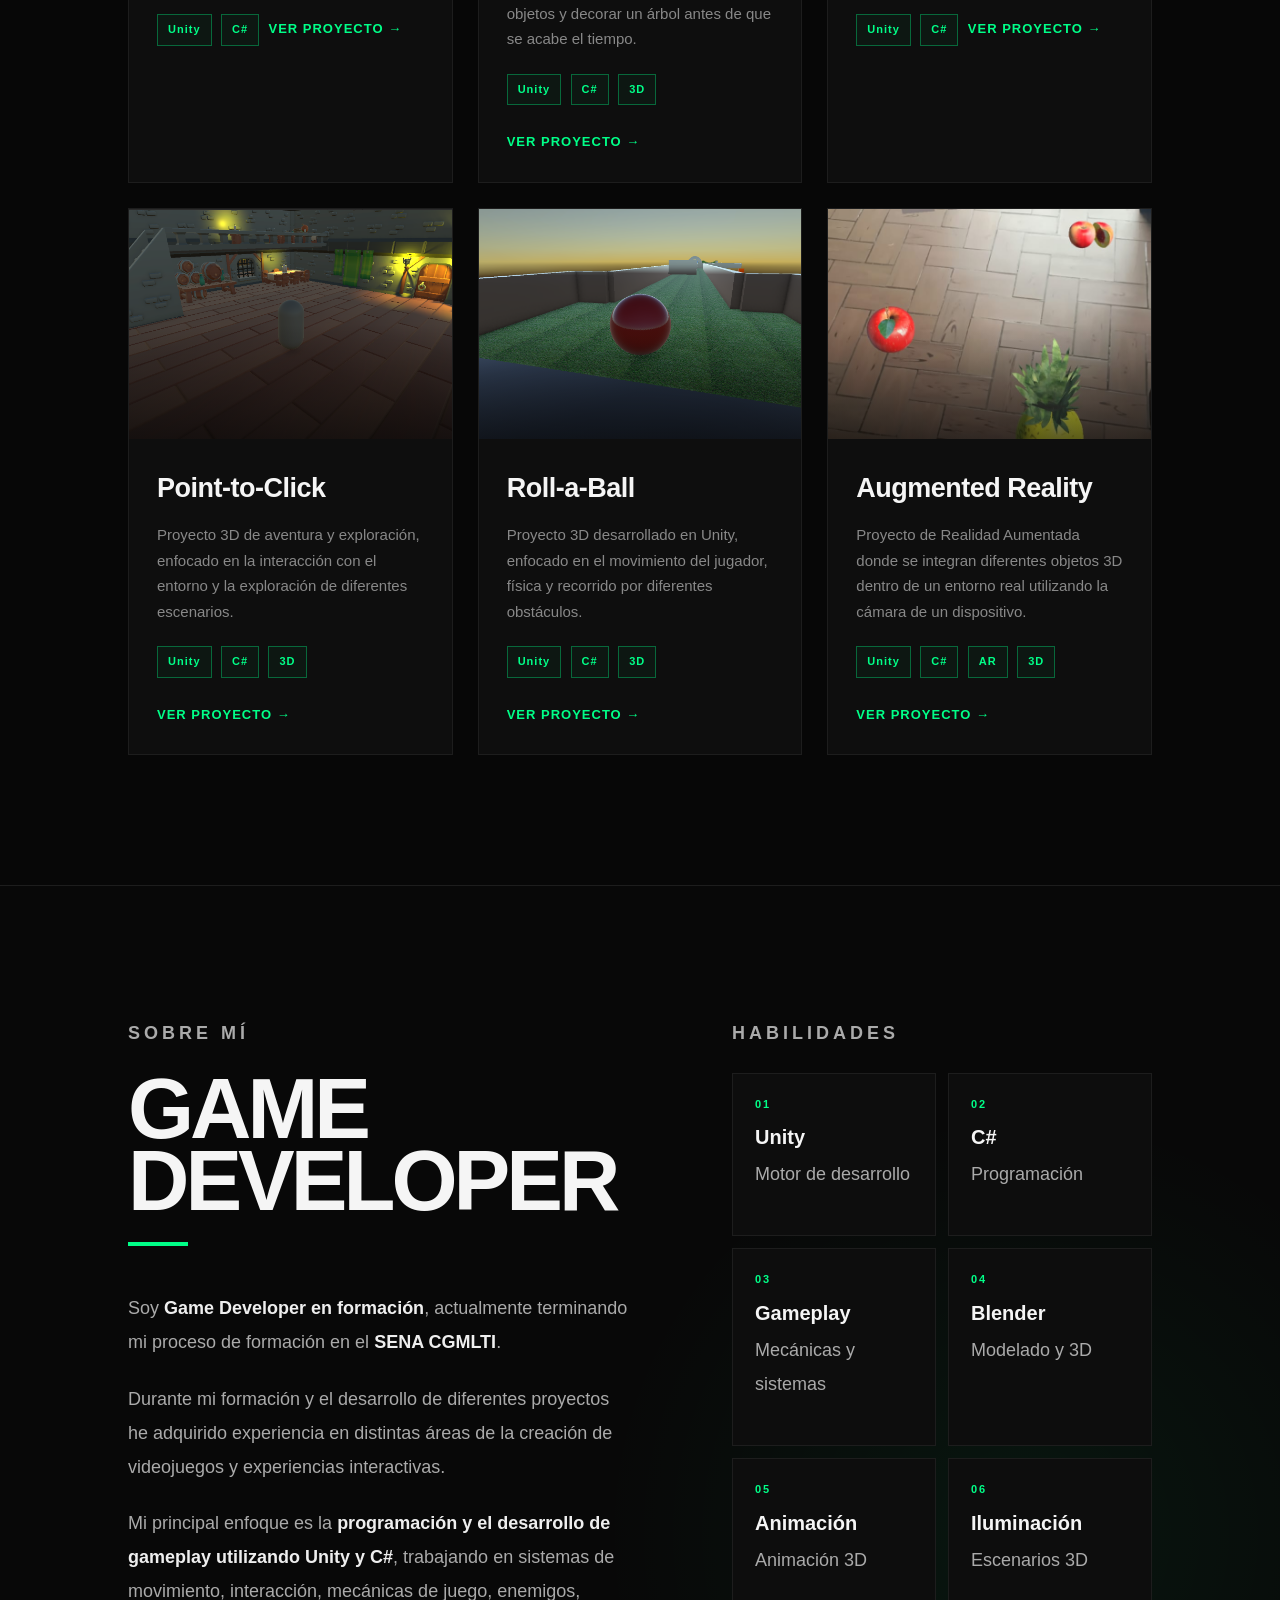
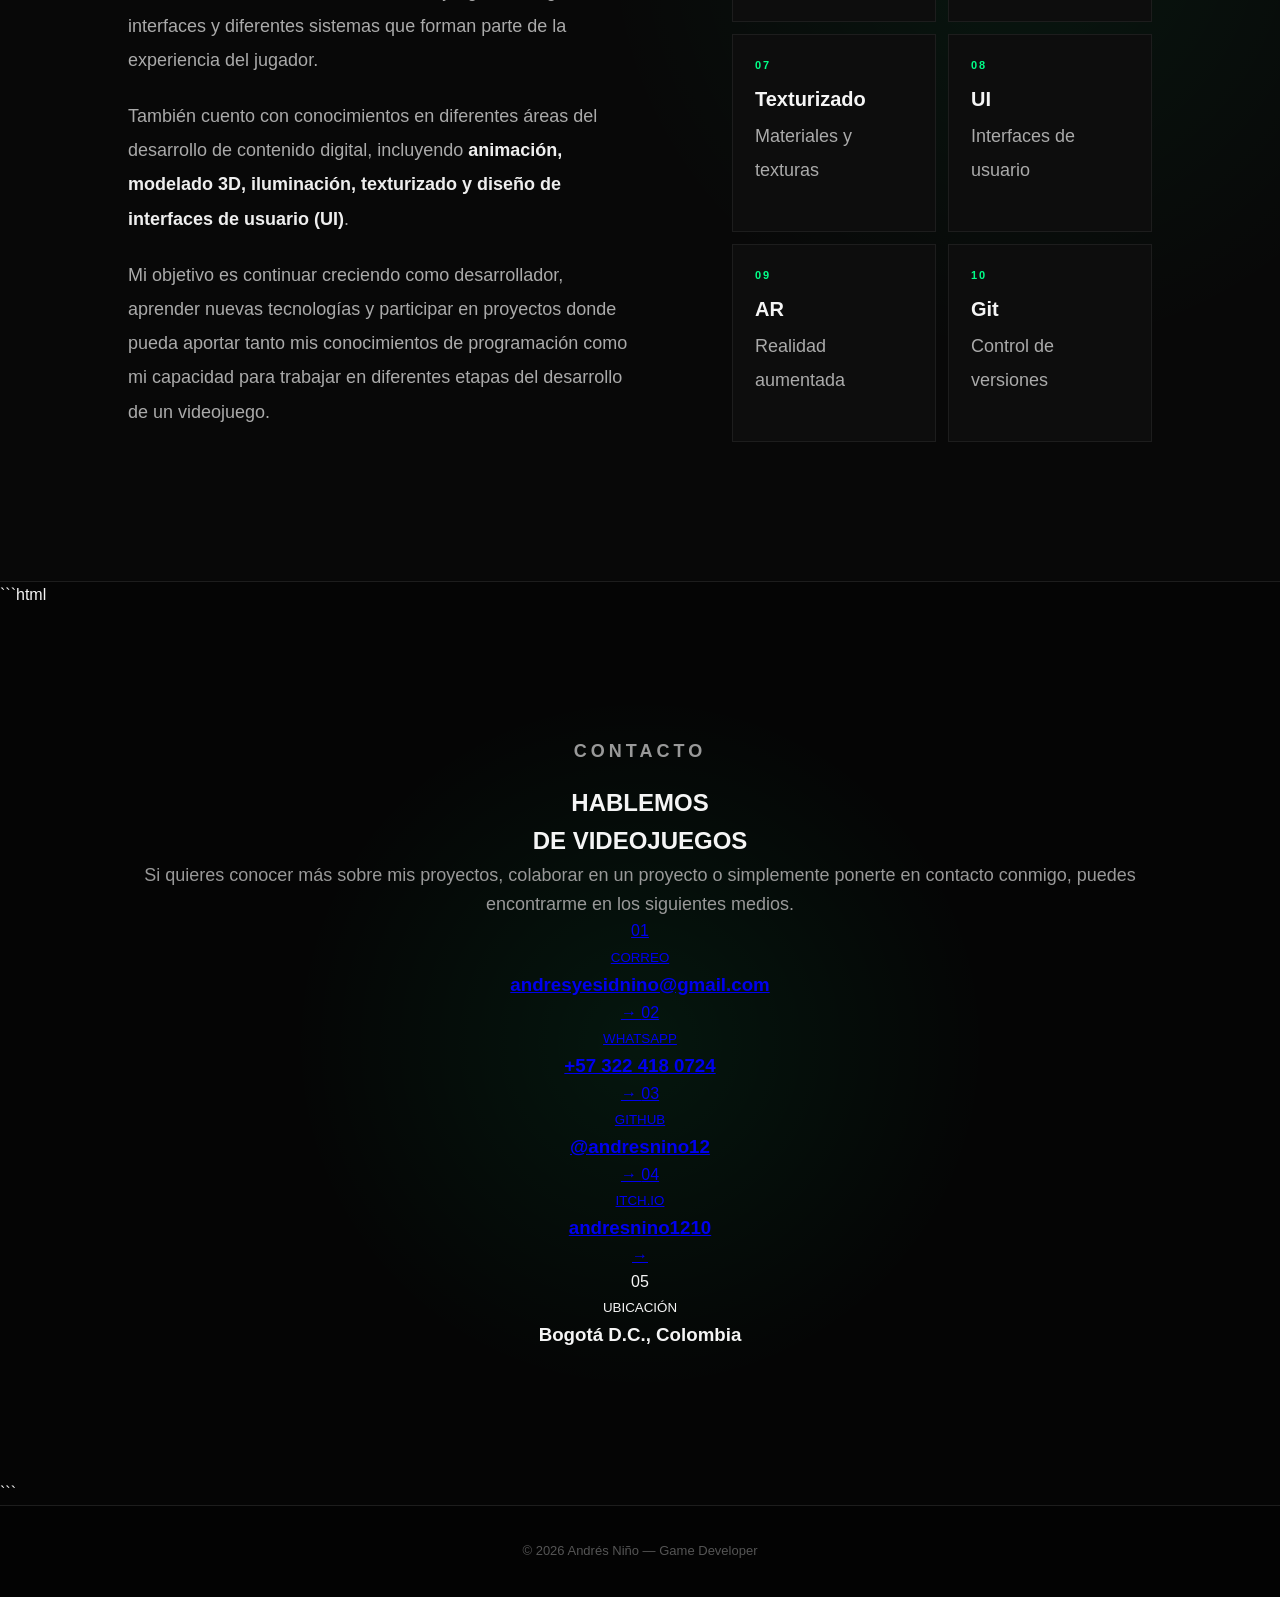
==== commit 4a0c2465: "Update index.html" ====
--- a/index.html
+++ b/index.html
@@ -392,24 +392,185 @@
 
 </section>
 
-
-        <!-- CONTACTO -->
-
-        <section id="contacto">
-
-            <h2>Contacto</h2>
+```html
+<!-- CONTACTO -->
+
+<section id="contacto">
+
+    <div class="contact-container">
+
+        <div class="contact-header">
+
+            <p class="about-label">
+                CONTACTO
+            </p>
+
+            <h2>
+                HABLEMOS<br>
+                DE VIDEOJUEGOS
+            </h2>
 
             <p>
-                ¿Quieres conocer mis proyectos o trabajar conmigo?
-            </p>
-
-            <a href="https://github.com/andresnino12" class="button">
-                MI GITHUB
+                Si quieres conocer más sobre mis proyectos,
+                colaborar en un proyecto o simplemente ponerte
+                en contacto conmigo, puedes encontrarme en
+                los siguientes medios.
+            </p>
+
+        </div>
+
+
+        <div class="contact-info">
+
+
+            <!-- CORREO -->
+
+            <a
+                href="mailto:andresyesidnino@gmail.com"
+                class="contact-card">
+
+                <span class="contact-number">
+                    01
+                </span>
+
+                <div>
+
+                    <small>
+                        CORREO
+                    </small>
+
+                    <h3>
+                        andresyesidnino@gmail.com
+                    </h3>
+
+                </div>
+
+                <span class="contact-arrow">
+                    →
+                </span>
+
             </a>
 
-        </section>
-
-    </main>
+
+            <!-- WHATSAPP -->
+
+            <a
+                href="https://wa.me/573224180724"
+                target="_blank"
+                class="contact-card">
+
+                <span class="contact-number">
+                    02
+                </span>
+
+                <div>
+
+                    <small>
+                        WHATSAPP
+                    </small>
+
+                    <h3>
+                        +57 322 418 0724
+                    </h3>
+
+                </div>
+
+                <span class="contact-arrow">
+                    →
+                </span>
+
+            </a>
+
+
+            <!-- GITHUB -->
+
+            <a
+                href="https://github.com/andresnino12"
+                target="_blank"
+                class="contact-card">
+
+                <span class="contact-number">
+                    03
+                </span>
+
+                <div>
+
+                    <small>
+                        GITHUB
+                    </small>
+
+                    <h3>
+                        @andresnino12
+                    </h3>
+
+                </div>
+
+                <span class="contact-arrow">
+                    →
+                </span>
+
+            </a>
+
+
+            <!-- ITCH.IO -->
+
+            <a
+                href="https://andresnino1210.itch.io"
+                target="_blank"
+                class="contact-card">
+
+                <span class="contact-number">
+                    04
+                </span>
+
+                <div>
+
+                    <small>
+                        ITCH.IO
+                    </small>
+
+                    <h3>
+                        andresnino1210
+                    </h3>
+
+                </div>
+
+                <span class="contact-arrow">
+                    →
+                </span>
+
+            </a>
+
+
+            <!-- UBICACIÓN -->
+
+            <div class="contact-card contact-location">
+
+                <span class="contact-number">
+                    05
+                </span>
+
+                <div>
+
+                    <small>
+                        UBICACIÓN
+                    </small>
+
+                    <h3>
+                        Bogotá D.C., Colombia
+                    </h3>
+
+                </div>
+
+            </div>
+
+
+        </div>
+
+    </div>
+
+</section>
+```
 
 
     <!-- FOOTER -->
--- a/style.css
+++ b/style.css
@@ -603,7 +603,444 @@
 
     line-height: 1.9;
 }
-
+/* =========================================================
+   SOBRE MÍ - NUEVO DISEÑO
+========================================================= */
+
+#sobre-mi {
+    background:
+        radial-gradient(
+            circle at 80% 50%,
+            rgba(0, 255, 136, 0.06),
+            transparent 35%
+        ),
+        #080808;
+
+    border-top: 1px solid var(--border);
+    border-bottom: 1px solid var(--border);
+}
+
+
+.about-container {
+    max-width: 1400px;
+
+    margin: auto;
+
+    display: grid;
+
+    grid-template-columns:
+        1.2fr
+        1fr;
+
+    gap: 100px;
+
+    align-items: start;
+}
+
+
+/* =========================================================
+   TEXTO
+========================================================= */
+
+.about-text {
+    max-width: 750px;
+}
+
+
+.about-label {
+    color: var(--green);
+
+    font-size: 12px;
+
+    font-weight: 900;
+
+    letter-spacing: 4px;
+
+    margin-bottom: 18px;
+}
+
+
+.about-text h2 {
+    font-size: clamp(50px, 7vw, 85px);
+
+    line-height: 0.85;
+
+    letter-spacing: -4px;
+
+    margin-bottom: 45px;
+
+    font-weight: 900;
+}
+
+
+.about-text h2::after {
+    content: "";
+
+    display: block;
+
+    width: 60px;
+    height: 4px;
+
+    background: var(--green);
+
+    margin-top: 25px;
+}
+
+
+.about-text p:not(.about-label) {
+    color: #999;
+
+    font-size: 17px;
+
+    line-height: 1.9;
+
+    margin-bottom: 22px;
+}
+
+
+.about-text strong {
+    color: #eee;
+
+    font-weight: 700;
+}
+
+
+/* =========================================================
+   HABILIDADES
+========================================================= */
+
+.about-skills {
+    width: 100%;
+}
+
+
+.about-skills > .about-label {
+    margin-bottom: 25px;
+}
+
+
+.skills-grid {
+    display: grid;
+
+    grid-template-columns:
+        repeat(2, 1fr);
+
+    gap: 12px;
+}
+
+
+.skill {
+    position: relative;
+
+    padding: 22px;
+
+    min-height: 125px;
+
+    background: #0d0d0d;
+
+    border: 1px solid var(--border);
+
+    overflow: hidden;
+
+    transition:
+        transform 0.3s,
+        border-color 0.3s,
+        background 0.3s;
+}
+
+
+.skill::before {
+    content: "";
+
+    position: absolute;
+
+    left: 0;
+    top: 0;
+
+    width: 3px;
+    height: 0;
+
+    background: var(--green);
+
+    transition: 0.3s;
+}
+
+
+.skill:hover {
+    transform: translateY(-4px);
+
+    border-color: rgba(0, 255, 136, 0.45);
+
+    background: #101010;
+}
+
+
+.skill:hover::before {
+    height: 100%;
+}
+
+
+.skill span {
+    display: block;
+
+    color: var(--green);
+
+    font-size: 11px;
+
+    font-weight: 800;
+
+    letter-spacing: 2px;
+
+    margin-bottom: 8px;
+}
+
+
+.skill h3 {
+    font-size: 20px;
+
+    margin-bottom: 4px;
+}
+
+
+.skill p {
+    color: #666;
+
+    font-size: 12px;
+
+    margin: 0;
+}
+
+
+/* =========================================================
+   SOBRE MÍ - NUEVO DISEÑO
+========================================================= */
+
+#sobre-mi {
+    background:
+        radial-gradient(
+            circle at 80% 50%,
+            rgba(0, 255, 136, 0.06),
+            transparent 35%
+        ),
+        #080808;
+
+    border-top: 1px solid var(--border);
+    border-bottom: 1px solid var(--border);
+}
+
+
+.about-container {
+    max-width: 1400px;
+
+    margin: auto;
+
+    display: grid;
+
+    grid-template-columns:
+        1.2fr
+        1fr;
+
+    gap: 100px;
+
+    align-items: start;
+}
+
+
+/* =========================================================
+   TEXTO
+========================================================= */
+
+.about-text {
+    max-width: 750px;
+}
+
+
+.about-label {
+    color: var(--green);
+
+    font-size: 12px;
+
+    font-weight: 900;
+
+    letter-spacing: 4px;
+
+    margin-bottom: 18px;
+}
+
+
+.about-text h2 {
+    font-size: clamp(50px, 7vw, 85px);
+
+    line-height: 0.85;
+
+    letter-spacing: -4px;
+
+    margin-bottom: 45px;
+
+    font-weight: 900;
+}
+
+
+.about-text h2::after {
+    content: "";
+
+    display: block;
+
+    width: 60px;
+    height: 4px;
+
+    background: var(--green);
+
+    margin-top: 25px;
+}
+
+
+.about-text p:not(.about-label) {
+    color: #999;
+
+    font-size: 17px;
+
+    line-height: 1.9;
+
+    margin-bottom: 22px;
+}
+
+
+.about-text strong {
+    color: #eee;
+
+    font-weight: 700;
+}
+
+
+/* =========================================================
+   HABILIDADES
+========================================================= */
+
+.about-skills {
+    width: 100%;
+}
+
+
+.about-skills > .about-label {
+    margin-bottom: 25px;
+}
+
+
+.skills-grid {
+    display: grid;
+
+    grid-template-columns:
+        repeat(2, 1fr);
+
+    gap: 12px;
+}
+
+
+.skill {
+    position: relative;
+
+    padding: 22px;
+
+    min-height: 125px;
+
+    background: #0d0d0d;
+
+    border: 1px solid var(--border);
+
+    overflow: hidden;
+
+    transition:
+        transform 0.3s,
+        border-color 0.3s,
+        background 0.3s;
+}
+
+
+.skill::before {
+    content: "";
+
+    position: absolute;
+
+    left: 0;
+    top: 0;
+
+    width: 3px;
+    height: 0;
+
+    background: var(--green);
+
+    transition: 0.3s;
+}
+
+
+.skill:hover {
+    transform: translateY(-4px);
+
+    border-color: rgba(0, 255, 136, 0.45);
+
+    background: #101010;
+}
+
+
+.skill:hover::before {
+    height: 100%;
+}
+
+
+.skill span {
+    display: block;
+
+    color: var(--green);
+
+    font-size: 11px;
+
+    font-weight: 800;
+
+    letter-spacing: 2px;
+
+    margin-bottom: 8px;
+}
+
+
+.skill h3 {
+    font-size: 20px;
+
+    margin-bottom: 4px;
+}
+
+
+.skill p {
+    color: #666;
+
+    font-size: 12px;
+
+    margin: 0;
+}
+
+
+/* =========================================================
+   RESPONSIVE - SOBRE MÍ
+========================================================= */
+
+@media (max-width: 900px) {
+
+    .about-container {
+        grid-template-columns: 1fr;
+
+        gap: 60px;
+    }
+
+}
+
+
+@media (max-width: 500px) {
+
+    .skills-grid {
+        grid-template-columns: 1fr;
+    }
+
+}
 
 /* =========================================================
    CONTACTO
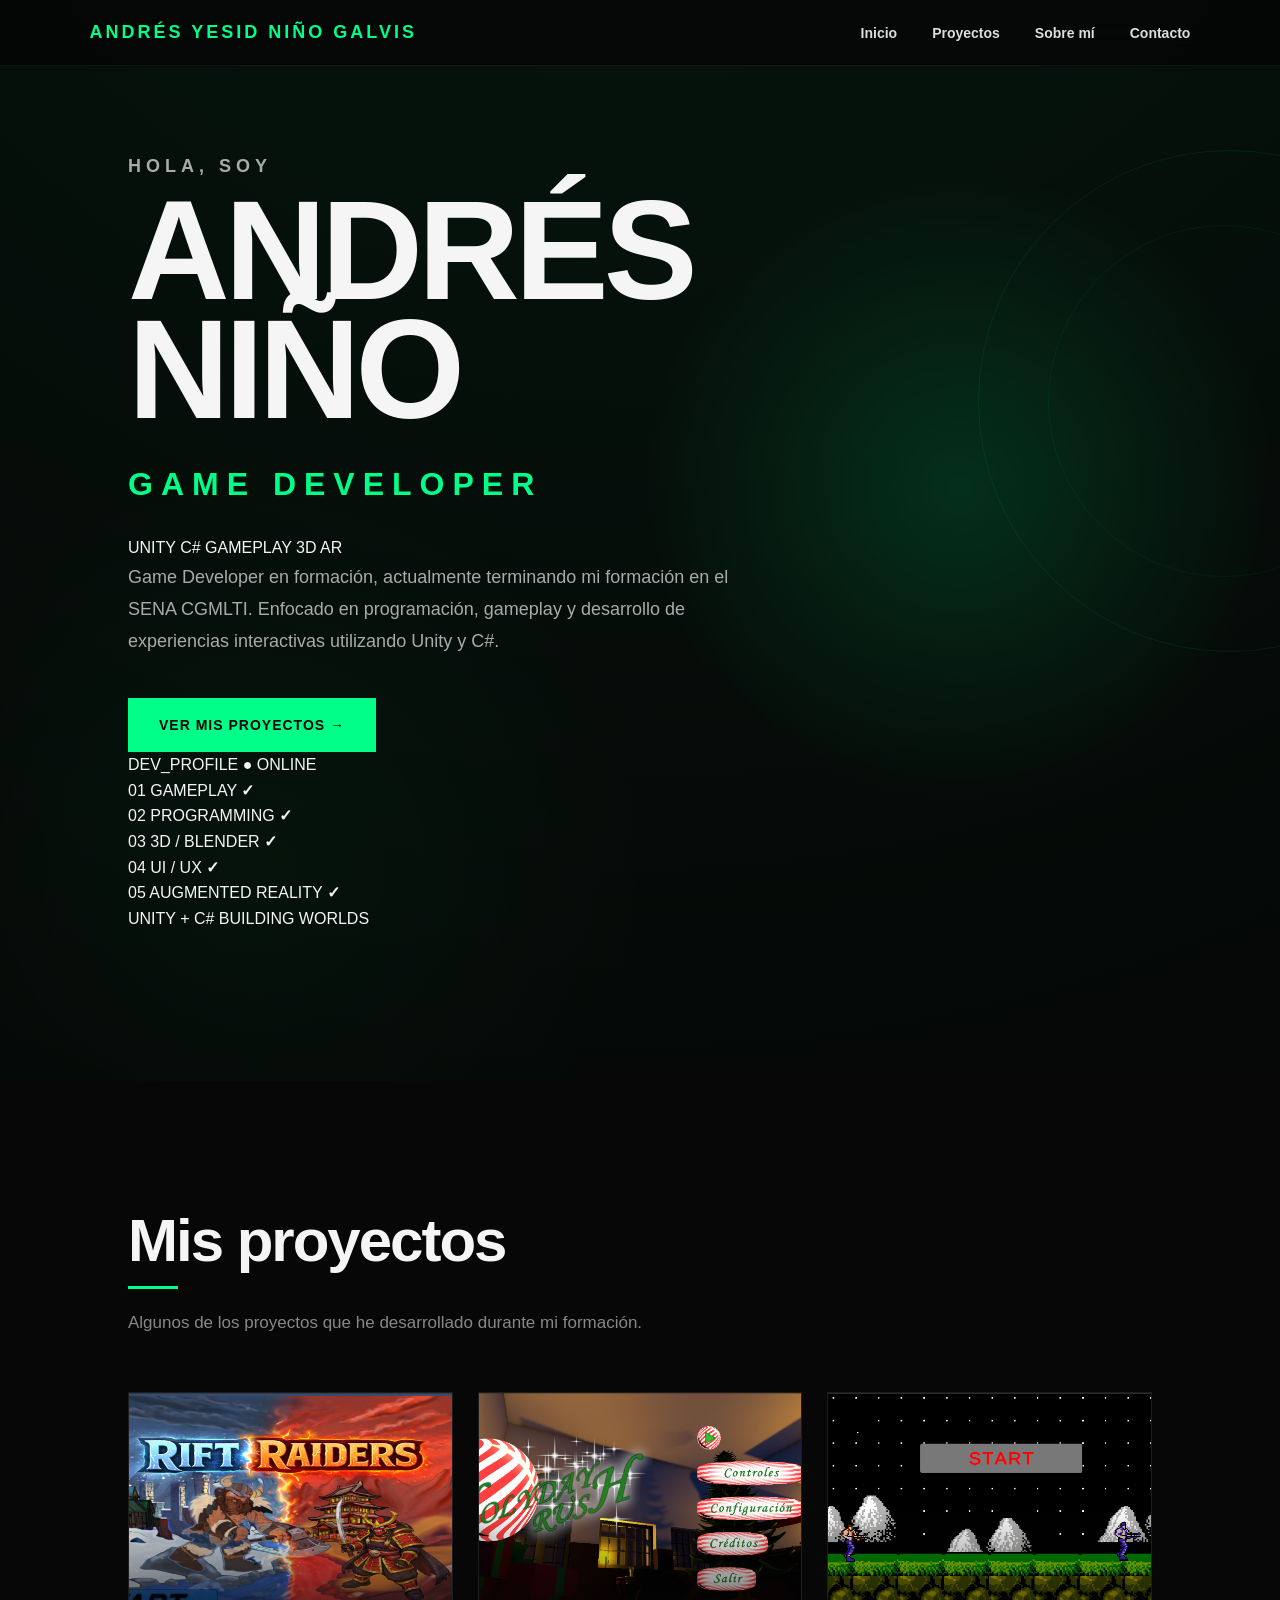
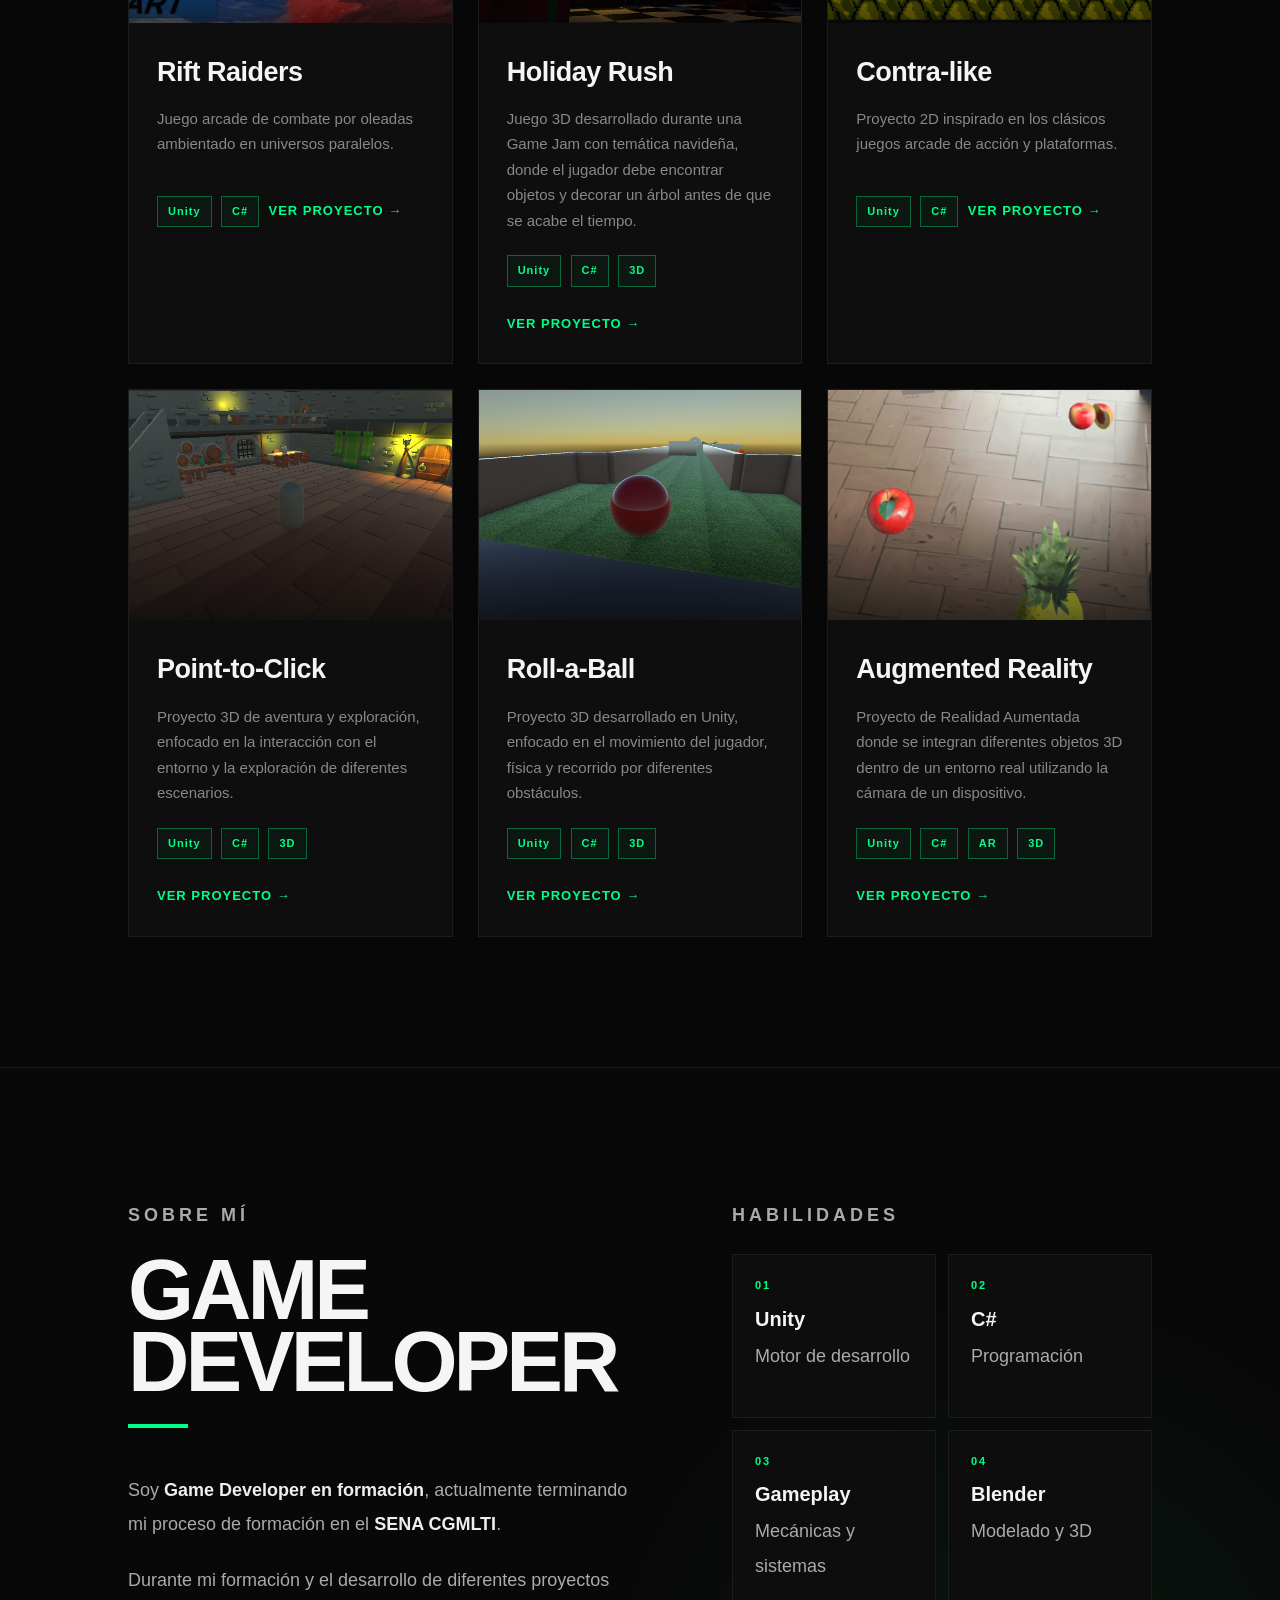
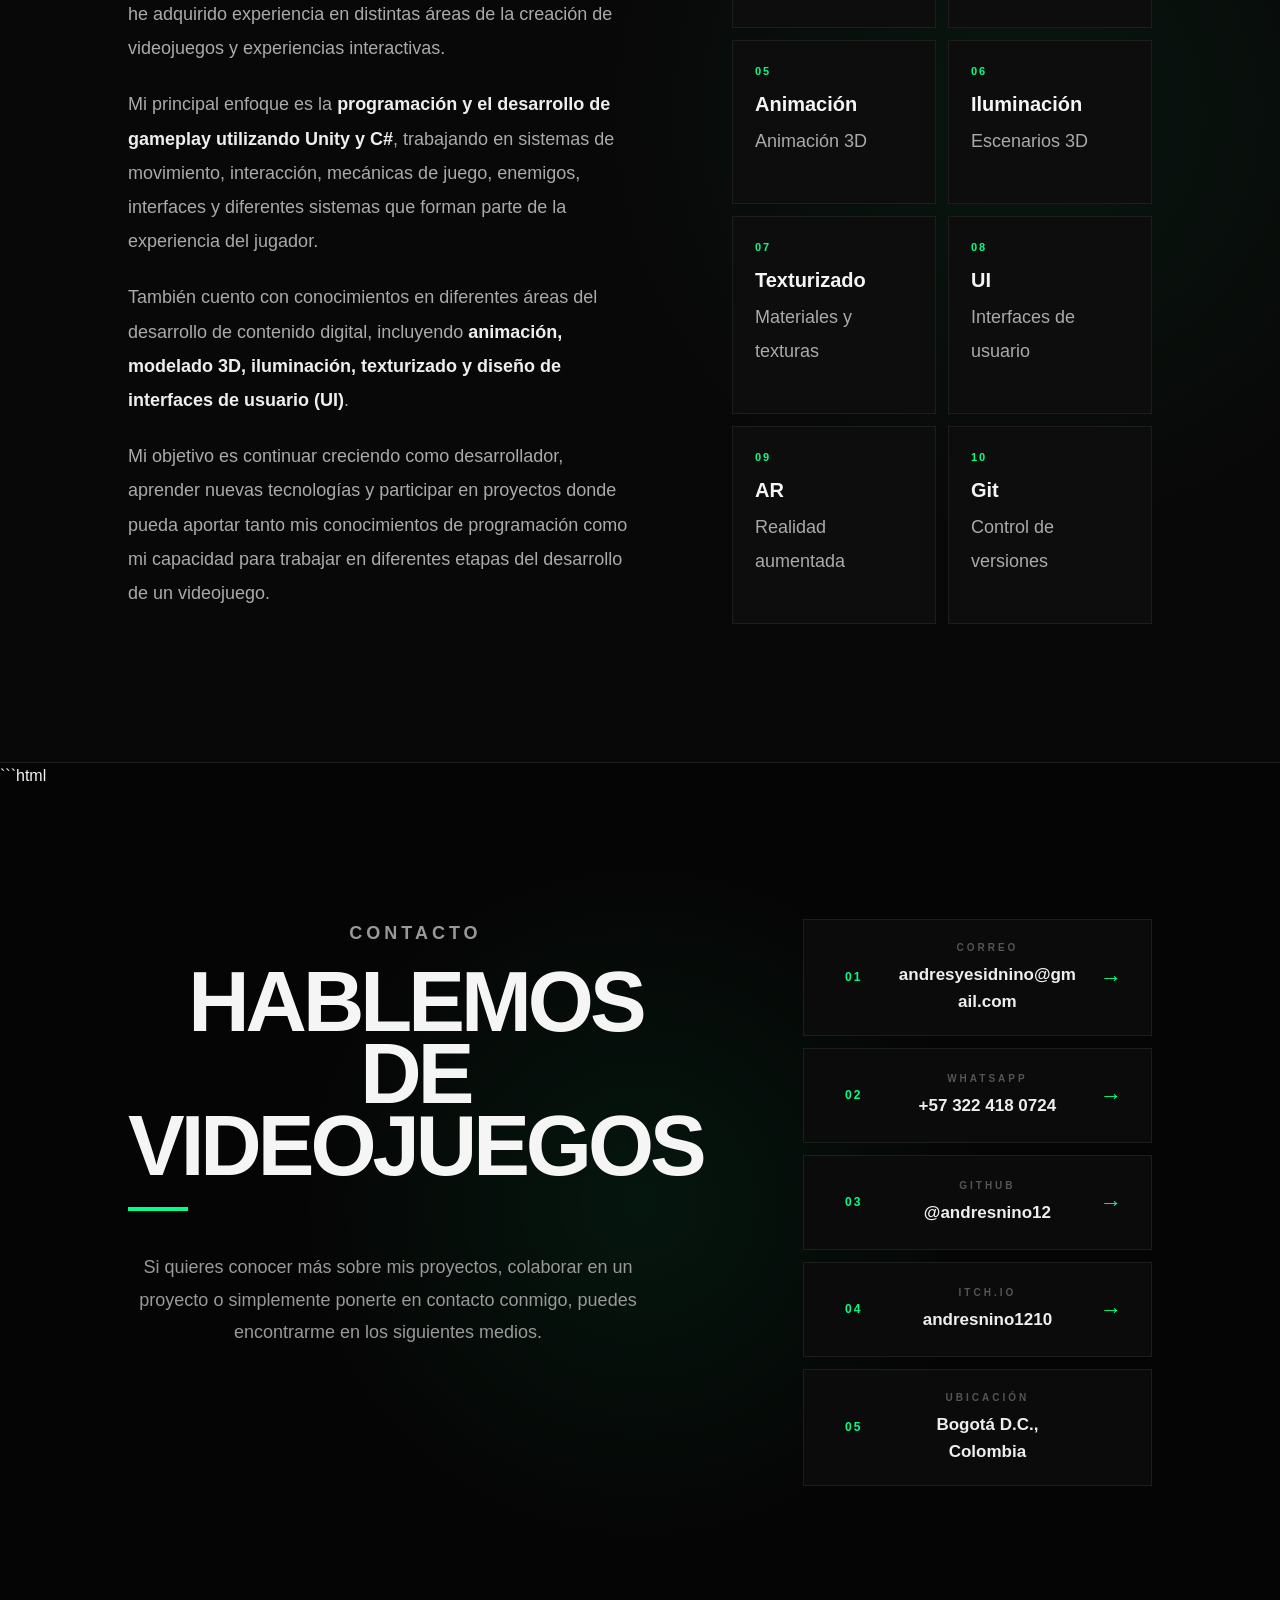
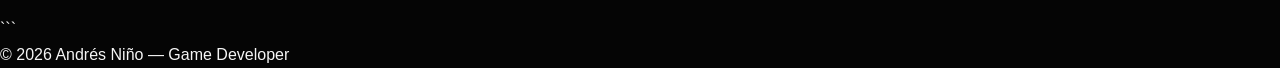
==== commit c0e6ce39: "Update index.html" ====
--- a/index.html
+++ b/index.html
@@ -27,32 +27,185 @@
 
     <main>
 
-        <!-- INICIO -->
-
-        <section id="inicio" class="hero">
-
-            <div class="hero-text">
-
-                <p class="small-text">HOLA, SOY</p>
-
-                <h1>ANDRÉS<br>NIÑO</h1>
-
-                <h2>GAME DEVELOPER</h2>
-
-                <p>
-                    Desarrollador de videojuegos en formación,
-                    apasionado por crear experiencias interactivas
-                    utilizando Unity y C#.
-                </p>
-
-                <a href="#proyectos" class="button">
-                    VER MIS PROYECTOS
-                </a>
+<!-- =====================================================
+     HERO
+====================================================== -->
+
+<section id="inicio" class="hero">
+
+    <div class="hero-content">
+
+        <!-- TEXTO PRINCIPAL -->
+
+        <div class="hero-text">
+
+            <p class="small-text">
+                HOLA, SOY
+            </p>
+
+            <h1>
+                ANDRÉS<br>
+                NIÑO
+            </h1>
+
+            <h2>
+                GAME DEVELOPER
+            </h2>
+
+            <div class="hero-tags">
+
+                <span>UNITY</span>
+                <span>C#</span>
+                <span>GAMEPLAY</span>
+                <span>3D</span>
+                <span>AR</span>
 
             </div>
 
-        </section>
-
+            <p class="hero-description">
+                Game Developer en formación, actualmente terminando
+                mi formación en el SENA CGMLTI. Enfocado en programación,
+                gameplay y desarrollo de experiencias interactivas
+                utilizando Unity y C#.
+            </p>
+
+            <a href="#proyectos" class="button">
+                VER MIS PROYECTOS →
+            </a>
+
+        </div>
+
+
+        <!-- PANEL VISUAL -->
+
+        <div class="hero-panel">
+
+            <div class="panel-header">
+
+                <span>
+                    DEV_PROFILE
+                </span>
+
+                <span class="status">
+                    ● ONLINE
+                </span>
+
+            </div>
+
+
+            <div class="panel-content">
+
+                <div class="panel-line">
+
+                    <span class="line-number">
+                        01
+                    </span>
+
+                    <span>
+                        GAMEPLAY
+                    </span>
+
+                    <strong>
+                        ✓
+                    </strong>
+
+                </div>
+
+
+                <div class="panel-line">
+
+                    <span class="line-number">
+                        02
+                    </span>
+
+                    <span>
+                        PROGRAMMING
+                    </span>
+
+                    <strong>
+                        ✓
+                    </strong>
+
+                </div>
+
+
+                <div class="panel-line">
+
+                    <span class="line-number">
+                        03
+                    </span>
+
+                    <span>
+                        3D / BLENDER
+                    </span>
+
+                    <strong>
+                        ✓
+                    </strong>
+
+                </div>
+
+
+                <div class="panel-line">
+
+                    <span class="line-number">
+                        04
+                    </span>
+
+                    <span>
+                        UI / UX
+                    </span>
+
+                    <strong>
+                        ✓
+                    </strong>
+
+                </div>
+
+
+                <div class="panel-line">
+
+                    <span class="line-number">
+                        05
+                    </span>
+
+                    <span>
+                        AUGMENTED REALITY
+                    </span>
+
+                    <strong>
+                        ✓
+                    </strong>
+
+                </div>
+
+            </div>
+
+
+            <div class="panel-footer">
+
+                <span>
+                    UNITY + C#
+                </span>
+
+                <span>
+                    BUILDING WORLDS
+                </span>
+
+            </div>
+
+        </div>
+
+    </div>
+
+
+    <!-- DECORACIÓN -->
+
+    <div class="hero-grid"></div>
+
+    <div class="hero-glow"></div>
+
+</section>
 
         <!-- PROYECTOS -->
 
--- a/style.css
+++ b/style.css
@@ -1075,224 +1075,130 @@
     font-size: 18px;
 }
 
-
-/* =========================================================
-   FOOTER
-========================================================= */
-
-footer {
-    text-align: center;
-
-    padding: 35px 20px;
+```css
+/* =========================================================
+   CONTACTO
+========================================================= */
+
+#contacto {
+    text-align: left;
+
+    background:
+        radial-gradient(
+            circle at 20% 50%,
+            rgba(0, 255, 136, 0.07),
+            transparent 35%
+        ),
+        #050505;
 
     border-top: 1px solid var(--border);
-
-    background: #030303;
-
-    color: #555;
-
-    font-size: 13px;
-}
-
-
-/* =========================================================
-   PÁGINA DE PROYECTO
-========================================================= */
-
-.project-detail {
-    width: 100%;
-    max-width: 1250px;
+}
+
+
+.contact-container {
+    max-width: 1400px;
 
     margin: auto;
 
-    padding: 160px 30px 100px;
-}
-
-
-.project-detail h1 {
-    font-size: clamp(55px, 9vw, 120px);
-
-    line-height: 0.9;
+    display: grid;
+
+    grid-template-columns:
+        1fr
+        1.2fr;
+
+    gap: 100px;
+
+    align-items: start;
+}
+
+
+/* =========================================================
+   ENCABEZADO
+========================================================= */
+
+.contact-header {
+    max-width: 600px;
+}
+
+
+.contact-header h2 {
+    font-size: clamp(50px, 7vw, 85px);
+
+    line-height: 0.85;
 
     letter-spacing: -4px;
 
-    margin: 15px 0 25px;
+    margin-bottom: 40px;
 
     font-weight: 900;
 }
 
 
-.project-number {
-    color: var(--green);
-
-    font-size: 13px;
-
-    font-weight: 800;
-
-    letter-spacing: 4px;
-}
-
-
-.project-subtitle {
+.contact-header h2::after {
+    content: "";
+
+    display: block;
+
+    width: 60px;
+    height: 4px;
+
+    background: var(--green);
+
+    margin-top: 25px;
+}
+
+
+.contact-header > p:last-child {
     color: #999;
 
-    font-size: 20px;
-
-    line-height: 1.7;
-
-    max-width: 750px;
-
-    margin-bottom: 60px;
-}
-
-
-/* =========================================================
-   IMAGEN PRINCIPAL
-========================================================= */
-
-.main-project-image {
-    width: 100%;
+    font-size: 17px;
+
+    line-height: 1.8;
+
+    max-width: 520px;
+}
+
+
+/* =========================================================
+   TARJETAS DE CONTACTO
+========================================================= */
+
+.contact-info {
+    display: flex;
+
+    flex-direction: column;
+
+    gap: 12px;
+}
+
+
+.contact-card {
+    position: relative;
+
+    display: grid;
+
+    grid-template-columns:
+        50px
+        1fr
+        30px;
+
+    align-items: center;
+
+    gap: 20px;
+
+    min-height: 95px;
+
+    padding: 20px 25px;
+
+    background: #0b0b0b;
+
+    border: 1px solid var(--border);
+
+    color: white;
+
+    text-decoration: none;
 
     overflow: hidden;
-
-    border: 1px solid var(--border);
-
-    margin-bottom: 80px;
-
-    background: #090909;
-}
-
-
-.main-project-image img {
-    width: 100%;
-
-    height: auto;
-
-    display: block;
-}
-
-
-/* =========================================================
-   VIDEO
-========================================================= */
-
-.project-video {
-    width: 100%;
-
-    max-width: 1050px;
-
-    margin: 0 auto 80px;
-
-    aspect-ratio: 16 / 9;
-
-    overflow: hidden;
-
-    border: 1px solid var(--border);
-
-    box-shadow:
-        0 20px 60px rgba(0, 0, 0, 0.4);
-}
-
-
-.project-video iframe {
-    width: 100%;
-    height: 100%;
-
-    display: block;
-
-    border: none;
-}
-
-
-/* =========================================================
-   INFORMACIÓN
-========================================================= */
-
-.project-content {
-    display: grid;
-
-    grid-template-columns: 2fr 1fr;
-
-    gap: 80px;
-
-    margin-bottom: 100px;
-}
-
-
-.project-content h2,
-.project-section h2 {
-    font-size: 36px;
-
-    margin-bottom: 25px;
-
-    letter-spacing: -1px;
-}
-
-
-.project-content p {
-    color: #999;
-
-    line-height: 1.8;
-
-    margin-bottom: 22px;
-}
-
-
-/* =========================================================
-   TECNOLOGÍAS
-========================================================= */
-
-.technology-list {
-    display: flex;
-
-    flex-wrap: wrap;
-
-    gap: 10px;
-}
-
-
-.technology-list span {
-    padding: 9px 15px;
-
-    background: rgba(0, 255, 136, 0.04);
-
-    border: 1px solid rgba(0, 255, 136, 0.4);
-
-    color: var(--green);
-
-    font-size: 13px;
-
-    font-weight: 700;
-}
-
-
-/* =========================================================
-   CARACTERÍSTICAS
-========================================================= */
-
-.project-section {
-    margin-bottom: 100px;
-}
-
-
-.features {
-    display: grid;
-
-    grid-template-columns:
-        repeat(2, 1fr);
-
-    gap: 20px;
-}
-
-
-.features div {
-    position: relative;
-
-    background: #0b0b0b;
-
-    border: 1px solid var(--border);
-
-    padding: 30px;
 
     transition:
         transform 0.3s,
@@ -1301,6 +1207,380 @@
 }
 
 
+.contact-card::before {
+    content: "";
+
+    position: absolute;
+
+    left: 0;
+    top: 0;
+
+    width: 3px;
+    height: 0;
+
+    background: var(--green);
+
+    transition: 0.3s;
+}
+
+
+.contact-card:hover {
+    transform: translateX(6px);
+
+    background: #101010;
+
+    border-color: rgba(0, 255, 136, 0.45);
+}
+
+
+.contact-card:hover::before {
+    height: 100%;
+}
+
+
+/* =========================================================
+   NÚMERO
+========================================================= */
+
+.contact-number {
+    color: var(--green);
+
+    font-size: 12px;
+
+    font-weight: 900;
+
+    letter-spacing: 2px;
+}
+
+
+/* =========================================================
+   TEXTO
+========================================================= */
+
+.contact-card small {
+    display: block;
+
+    color: #555;
+
+    font-size: 10px;
+
+    font-weight: 900;
+
+    letter-spacing: 3px;
+
+    margin-bottom: 5px;
+}
+
+
+.contact-card h3 {
+    color: #eee;
+
+    font-size: 17px;
+
+    font-weight: 600;
+
+    word-break: break-word;
+}
+
+
+/* =========================================================
+   FLECHA
+========================================================= */
+
+.contact-arrow {
+    color: var(--green);
+
+    font-size: 22px;
+
+    transition: 0.3s;
+}
+
+
+.contact-card:hover .contact-arrow {
+    transform: translateX(5px);
+}
+
+
+/* =========================================================
+   UBICACIÓN
+========================================================= */
+
+.contact-location {
+    cursor: default;
+}
+
+
+.contact-location:hover {
+    transform: none;
+}
+
+
+/* =========================================================
+   RESPONSIVE
+========================================================= */
+
+@media (max-width: 900px) {
+
+    .contact-container {
+        grid-template-columns: 1fr;
+
+        gap: 60px;
+    }
+
+}
+
+
+@media (max-width: 600px) {
+
+    .contact-card {
+        grid-template-columns:
+            35px
+            1fr
+            20px;
+
+        gap: 12px;
+
+        padding: 18px;
+    }
+
+
+    .contact-card h3 {
+        font-size: 14px;
+    }
+
+
+    .contact-header h2 {
+        font-size: 52px;
+    }
+
+}
+```
+
+/* =========================================================
+   FOOTER
+========================================================= */
+
+footer {
+    text-align: center;
+
+    padding: 35px 20px;
+
+    border-top: 1px solid var(--border);
+
+    background: #030303;
+
+    color: #555;
+
+    font-size: 13px;
+}
+
+
+/* =========================================================
+   PÁGINA DE PROYECTO
+========================================================= */
+
+.project-detail {
+    width: 100%;
+    max-width: 1250px;
+
+    margin: auto;
+
+    padding: 160px 30px 100px;
+}
+
+
+.project-detail h1 {
+    font-size: clamp(55px, 9vw, 120px);
+
+    line-height: 0.9;
+
+    letter-spacing: -4px;
+
+    margin: 15px 0 25px;
+
+    font-weight: 900;
+}
+
+
+.project-number {
+    color: var(--green);
+
+    font-size: 13px;
+
+    font-weight: 800;
+
+    letter-spacing: 4px;
+}
+
+
+.project-subtitle {
+    color: #999;
+
+    font-size: 20px;
+
+    line-height: 1.7;
+
+    max-width: 750px;
+
+    margin-bottom: 60px;
+}
+
+
+/* =========================================================
+   IMAGEN PRINCIPAL
+========================================================= */
+
+.main-project-image {
+    width: 100%;
+
+    overflow: hidden;
+
+    border: 1px solid var(--border);
+
+    margin-bottom: 80px;
+
+    background: #090909;
+}
+
+
+.main-project-image img {
+    width: 100%;
+
+    height: auto;
+
+    display: block;
+}
+
+
+/* =========================================================
+   VIDEO
+========================================================= */
+
+.project-video {
+    width: 100%;
+
+    max-width: 1050px;
+
+    margin: 0 auto 80px;
+
+    aspect-ratio: 16 / 9;
+
+    overflow: hidden;
+
+    border: 1px solid var(--border);
+
+    box-shadow:
+        0 20px 60px rgba(0, 0, 0, 0.4);
+}
+
+
+.project-video iframe {
+    width: 100%;
+    height: 100%;
+
+    display: block;
+
+    border: none;
+}
+
+
+/* =========================================================
+   INFORMACIÓN
+========================================================= */
+
+.project-content {
+    display: grid;
+
+    grid-template-columns: 2fr 1fr;
+
+    gap: 80px;
+
+    margin-bottom: 100px;
+}
+
+
+.project-content h2,
+.project-section h2 {
+    font-size: 36px;
+
+    margin-bottom: 25px;
+
+    letter-spacing: -1px;
+}
+
+
+.project-content p {
+    color: #999;
+
+    line-height: 1.8;
+
+    margin-bottom: 22px;
+}
+
+
+/* =========================================================
+   TECNOLOGÍAS
+========================================================= */
+
+.technology-list {
+    display: flex;
+
+    flex-wrap: wrap;
+
+    gap: 10px;
+}
+
+
+.technology-list span {
+    padding: 9px 15px;
+
+    background: rgba(0, 255, 136, 0.04);
+
+    border: 1px solid rgba(0, 255, 136, 0.4);
+
+    color: var(--green);
+
+    font-size: 13px;
+
+    font-weight: 700;
+}
+
+
+/* =========================================================
+   CARACTERÍSTICAS
+========================================================= */
+
+.project-section {
+    margin-bottom: 100px;
+}
+
+
+.features {
+    display: grid;
+
+    grid-template-columns:
+        repeat(2, 1fr);
+
+    gap: 20px;
+}
+
+
+.features div {
+    position: relative;
+
+    background: #0b0b0b;
+
+    border: 1px solid var(--border);
+
+    padding: 30px;
+
+    transition:
+        transform 0.3s,
+        border-color 0.3s,
+        background 0.3s;
+}
+
+
 .features div::before {
     content: "";
 
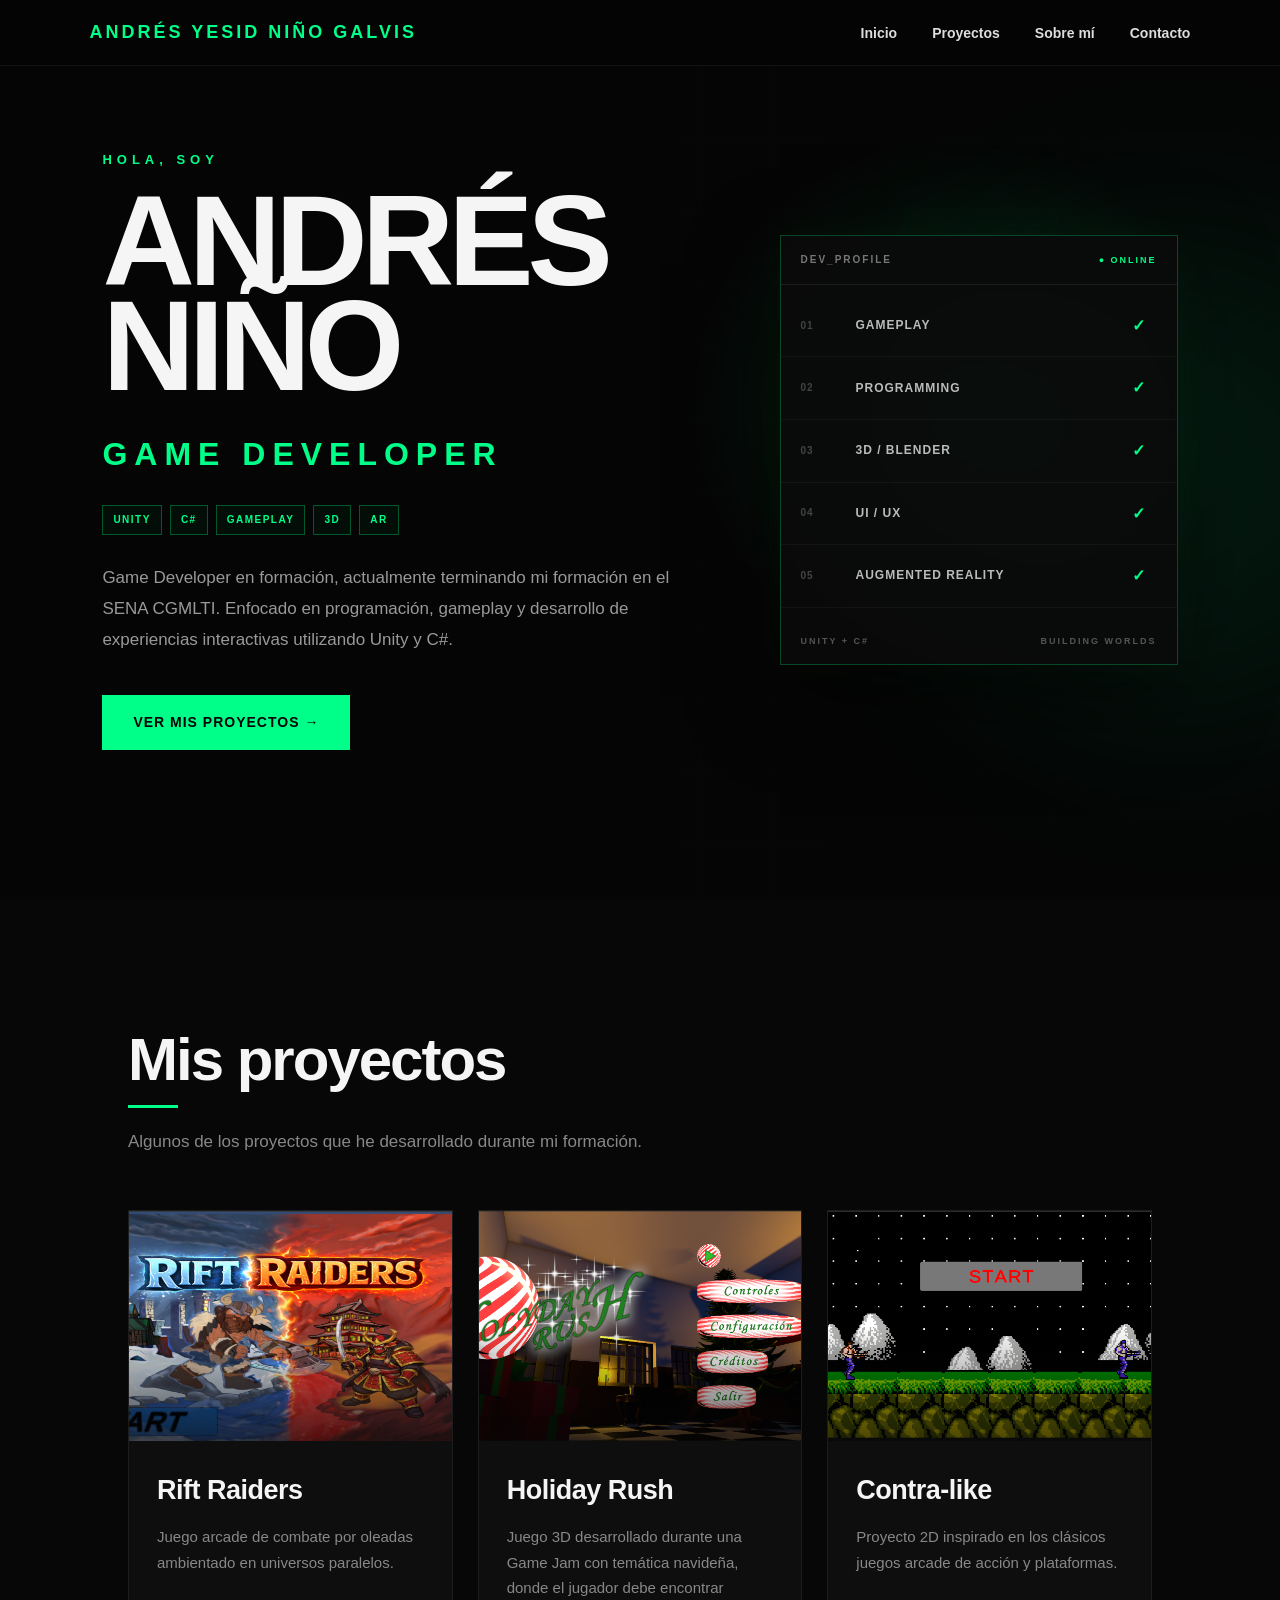
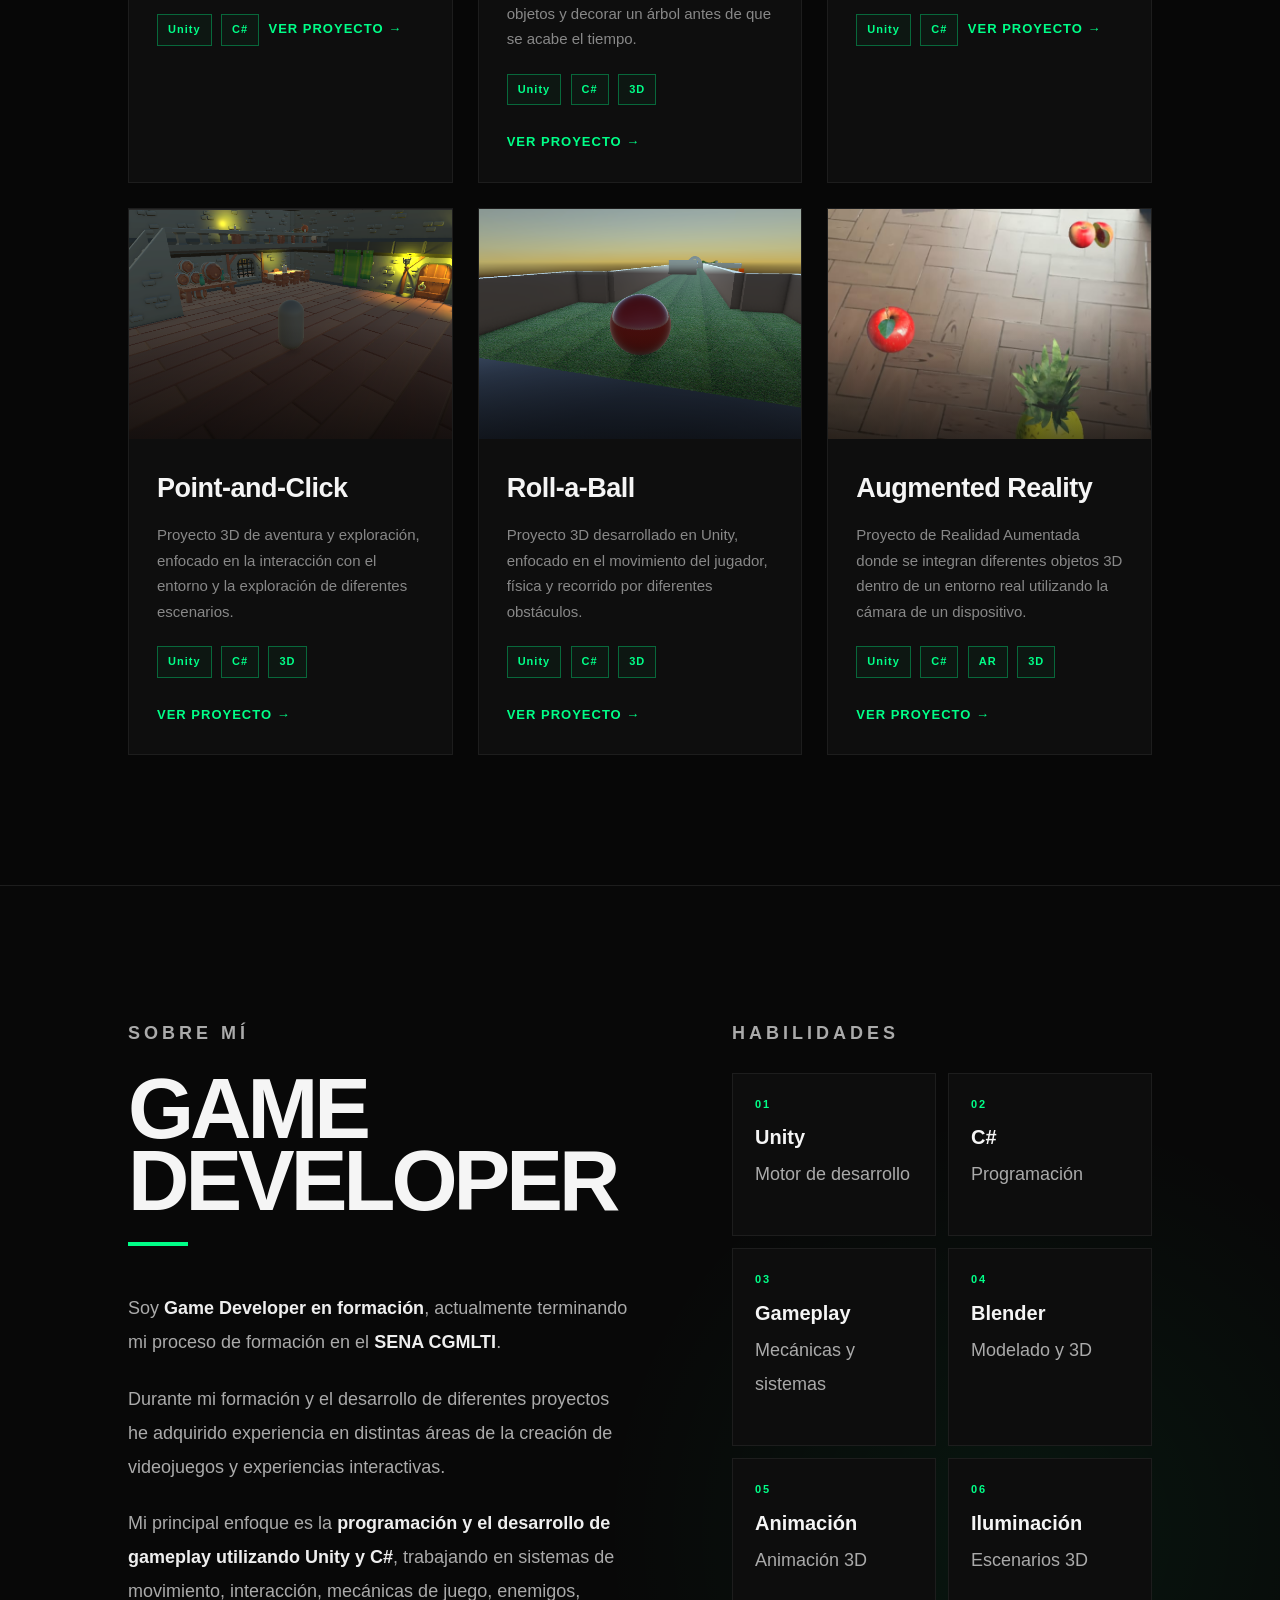
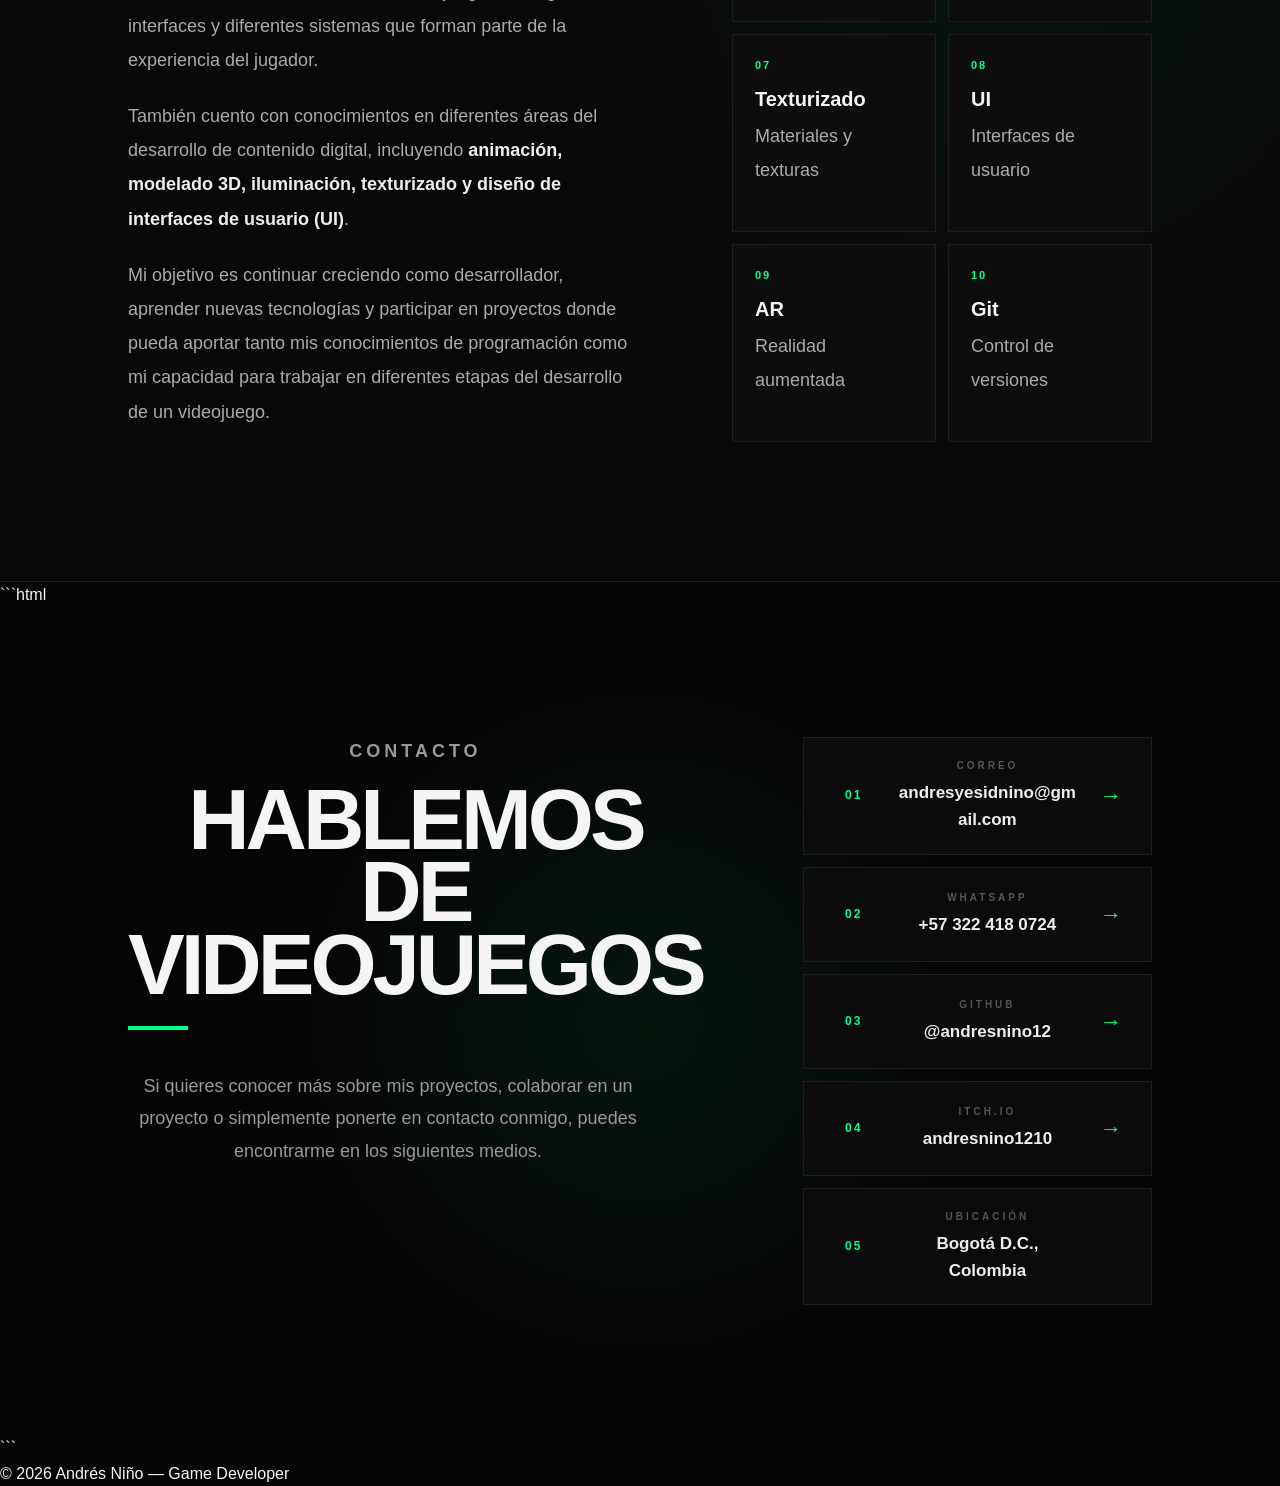
==== commit f6ba5a1c: "Update index.html" ====
--- a/index.html
+++ b/index.html
@@ -322,7 +322,7 @@
 
                     <div class="project-info">
 
-                        <h3>Point-to-Click</h3>
+                        <h3>Point-and-Click</h3>
 
                         <p>
                             Proyecto 3D de aventura y exploración,
--- a/style.css
+++ b/style.css
@@ -170,120 +170,414 @@
     display: flex;
     align-items: center;
 
-    padding: 150px 10%;
+    padding: 150px 8%;
 
     overflow: hidden;
 
     background:
         radial-gradient(
             circle at 75% 45%,
-            rgba(0, 255, 136, 0.14),
-            transparent 28%
+            rgba(0, 255, 136, 0.13),
+            transparent 25%
         ),
-        radial-gradient(
-            circle at 20% 80%,
-            rgba(0, 255, 136, 0.04),
-            transparent 30%
+        #050505;
+}
+
+
+/* =========================================================
+   CONTENIDO
+========================================================= */
+
+.hero-content {
+    position: relative;
+
+    width: 100%;
+    max-width: 1450px;
+
+    margin: auto;
+
+    display: grid;
+
+    grid-template-columns:
+        1.2fr
+        0.8fr;
+
+    gap: 80px;
+
+    align-items: center;
+
+    z-index: 5;
+}
+
+
+/* =========================================================
+   TEXTO
+========================================================= */
+
+.hero-text {
+    max-width: 850px;
+}
+
+
+.small-text {
+    color: var(--green);
+
+    font-size: 13px;
+
+    font-weight: 900;
+
+    letter-spacing: 5px;
+
+    margin-bottom: 18px;
+}
+
+
+.hero h1 {
+    font-size: clamp(75px, 10vw, 150px);
+
+    line-height: 0.82;
+
+    letter-spacing: -6px;
+
+    margin-bottom: 30px;
+
+    font-weight: 900;
+}
+
+
+.hero h2 {
+    color: var(--green);
+
+    font-size: clamp(20px, 3vw, 32px);
+
+    letter-spacing: 7px;
+
+    margin-bottom: 25px;
+
+    font-weight: 900;
+}
+
+
+/* =========================================================
+   TAGS
+========================================================= */
+
+.hero-tags {
+    display: flex;
+
+    flex-wrap: wrap;
+
+    gap: 8px;
+
+    margin-bottom: 28px;
+}
+
+
+.hero-tags span {
+    padding: 6px 10px;
+
+    background:
+        rgba(0, 255, 136, 0.04);
+
+    border: 1px solid
+        rgba(0, 255, 136, 0.3);
+
+    color: var(--green);
+
+    font-size: 10px;
+
+    font-weight: 900;
+
+    letter-spacing: 1.5px;
+}
+
+
+/* =========================================================
+   DESCRIPCIÓN
+========================================================= */
+
+.hero-description {
+    max-width: 680px;
+
+    color: #999;
+
+    font-size: 17px;
+
+    line-height: 1.8;
+
+    margin-bottom: 10px;
+}
+
+
+/* =========================================================
+   PANEL
+========================================================= */
+
+.hero-panel {
+    position: relative;
+
+    width: 100%;
+
+    max-width: 500px;
+
+    justify-self: end;
+
+    background:
+        rgba(10, 10, 10, 0.9);
+
+    border: 1px solid
+        rgba(0, 255, 136, 0.25);
+
+    box-shadow:
+        0 30px 80px
+        rgba(0, 0, 0, 0.5),
+
+        0 0 40px
+        rgba(0, 255, 136, 0.04);
+
+    backdrop-filter: blur(10px);
+}
+
+
+/* =========================================================
+   PANEL HEADER
+========================================================= */
+
+.panel-header {
+    display: flex;
+
+    justify-content: space-between;
+
+    align-items: center;
+
+    padding: 16px 20px;
+
+    border-bottom: 1px solid var(--border);
+
+    color: #777;
+
+    font-size: 10px;
+
+    font-weight: 900;
+
+    letter-spacing: 2px;
+}
+
+
+.status {
+    color: var(--green);
+
+    font-size: 9px;
+}
+
+
+/* =========================================================
+   PANEL CONTENT
+========================================================= */
+
+.panel-content {
+    padding: 10px 0;
+}
+
+
+.panel-line {
+    display: grid;
+
+    grid-template-columns:
+        40px
+        1fr
+        25px;
+
+    align-items: center;
+
+    gap: 15px;
+
+    padding: 18px 20px;
+
+    border-bottom: 1px solid
+        rgba(255, 255, 255, 0.04);
+
+    color: #bbb;
+
+    font-size: 12px;
+
+    font-weight: 700;
+
+    letter-spacing: 1px;
+
+    transition: 0.3s;
+}
+
+
+.panel-line:hover {
+    background:
+        rgba(0, 255, 136, 0.04);
+
+    color: white;
+
+    padding-left: 25px;
+}
+
+
+.line-number {
+    color: #444;
+
+    font-size: 10px;
+}
+
+
+.panel-line strong {
+    color: var(--green);
+
+    font-size: 16px;
+}
+
+
+/* =========================================================
+   PANEL FOOTER
+========================================================= */
+
+.panel-footer {
+    display: flex;
+
+    justify-content: space-between;
+
+    padding: 16px 20px;
+
+    color: #555;
+
+    font-size: 9px;
+
+    font-weight: 900;
+
+    letter-spacing: 2px;
+}
+
+
+/* =========================================================
+   GRID DE FONDO
+========================================================= */
+
+.hero-grid {
+    position: absolute;
+
+    inset: 0;
+
+    opacity: 0.18;
+
+    background-image:
+        linear-gradient(
+            rgba(0, 255, 136, 0.05) 1px,
+            transparent 1px
+        ),
+        linear-gradient(
+            90deg,
+            rgba(0, 255, 136, 0.05) 1px,
+            transparent 1px
         );
-}
-
-
-/* líneas decorativas */
-
-.hero::before {
-    content: "";
-
+
+    background-size:
+        70px 70px;
+
+    mask-image:
+        linear-gradient(
+            to right,
+            transparent,
+            black 60%,
+            transparent
+        );
+
+    pointer-events: none;
+}
+
+
+/* =========================================================
+   GLOW
+========================================================= */
+
+.hero-glow {
     position: absolute;
 
     width: 500px;
     height: 500px;
 
-    right: -200px;
-    top: 150px;
-
-    border: 1px solid rgba(0, 255, 136, 0.08);
+    right: -150px;
+    top: 25%;
 
     border-radius: 50%;
-}
-
-
-.hero::after {
-    content: "";
-
-    position: absolute;
-
-    width: 350px;
-    height: 350px;
-
-    right: -120px;
-    top: 225px;
-
-    border: 1px solid rgba(0, 255, 136, 0.06);
-
-    border-radius: 50%;
-}
-
-
-.hero-text {
-    position: relative;
-
-    max-width: 800px;
-
-    z-index: 2;
-}
-
-
-.small-text {
-    color: var(--green);
-
-    font-size: 14px;
-
-    font-weight: 800;
-
-    letter-spacing: 5px;
-
-    margin-bottom: 15px;
-}
-
-
-.hero h1 {
-    font-size: clamp(70px, 11vw, 150px);
-
-    line-height: 0.84;
-
-    letter-spacing: -5px;
-
-    margin-bottom: 30px;
-
-    font-weight: 900;
-}
-
-
-.hero h2 {
-    color: var(--green);
-
-    font-size: clamp(20px, 3vw, 32px);
-
-    letter-spacing: 8px;
-
-    margin-bottom: 25px;
-
-    font-weight: 800;
-}
-
-
-.hero p {
-    max-width: 650px;
-
-    color: #aaa;
-
-    font-size: 18px;
-
-    line-height: 1.8;
-
-    margin-bottom: 10px;
-}
-
+
+    background:
+        rgba(0, 255, 136, 0.08);
+
+    filter: blur(100px);
+
+    pointer-events: none;
+}
+
+
+/* =========================================================
+   RESPONSIVE HERO
+========================================================= */
+
+@media (max-width: 1000px) {
+
+    .hero-content {
+        grid-template-columns: 1fr;
+
+        gap: 60px;
+    }
+
+
+    .hero-panel {
+        justify-self: start;
+
+        max-width: 650px;
+    }
+
+}
+
+
+@media (max-width: 700px) {
+
+    .hero {
+        padding:
+            130px 7%
+            90px;
+    }
+
+
+    .hero h1 {
+        font-size:
+            clamp(65px, 18vw, 100px);
+
+        letter-spacing: -5px;
+    }
+
+
+    .hero h2 {
+        font-size: 18px;
+
+        letter-spacing: 5px;
+    }
+
+
+    .hero-description {
+        font-size: 16px;
+    }
+
+
+    .hero-panel {
+        max-width: 100%;
+    }
+
+
+    .panel-line {
+        font-size: 10px;
+
+        padding: 15px;
+    }
+
+}
 
 /* =========================================================
    BOTONES
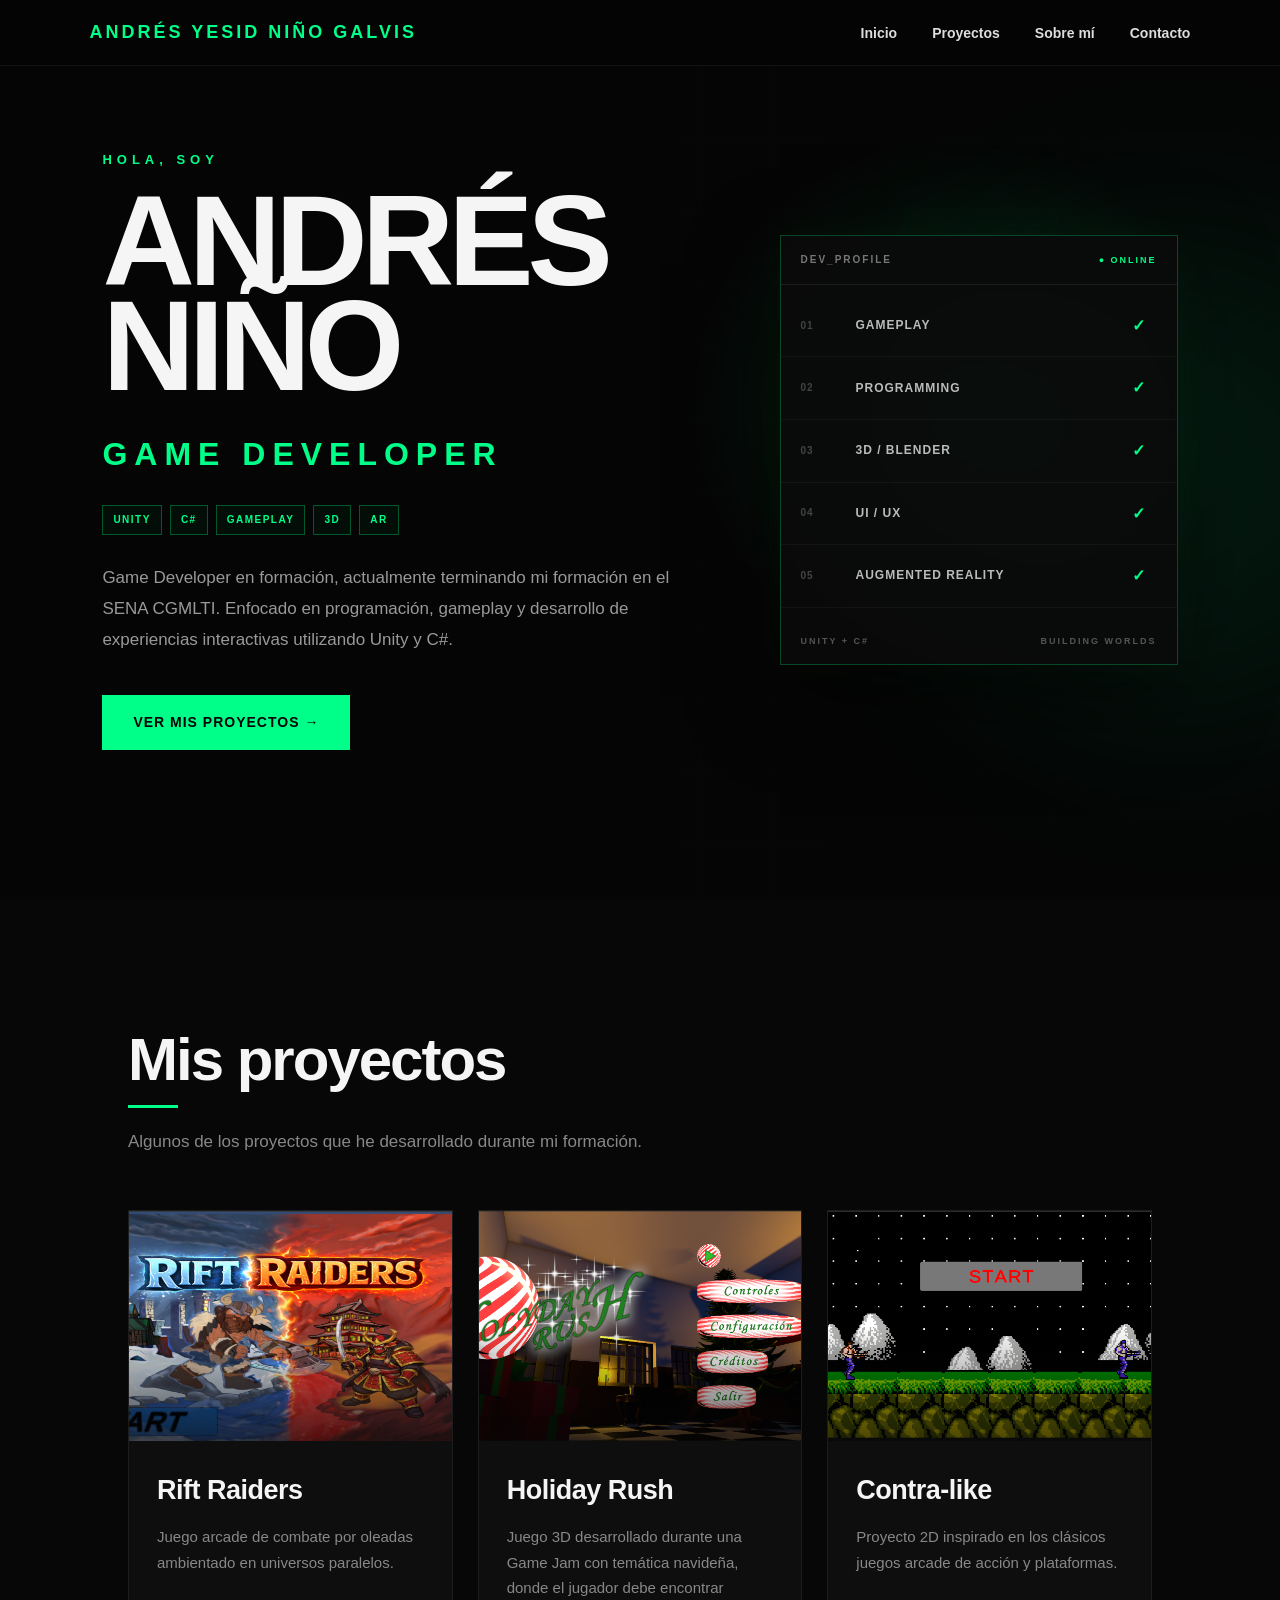
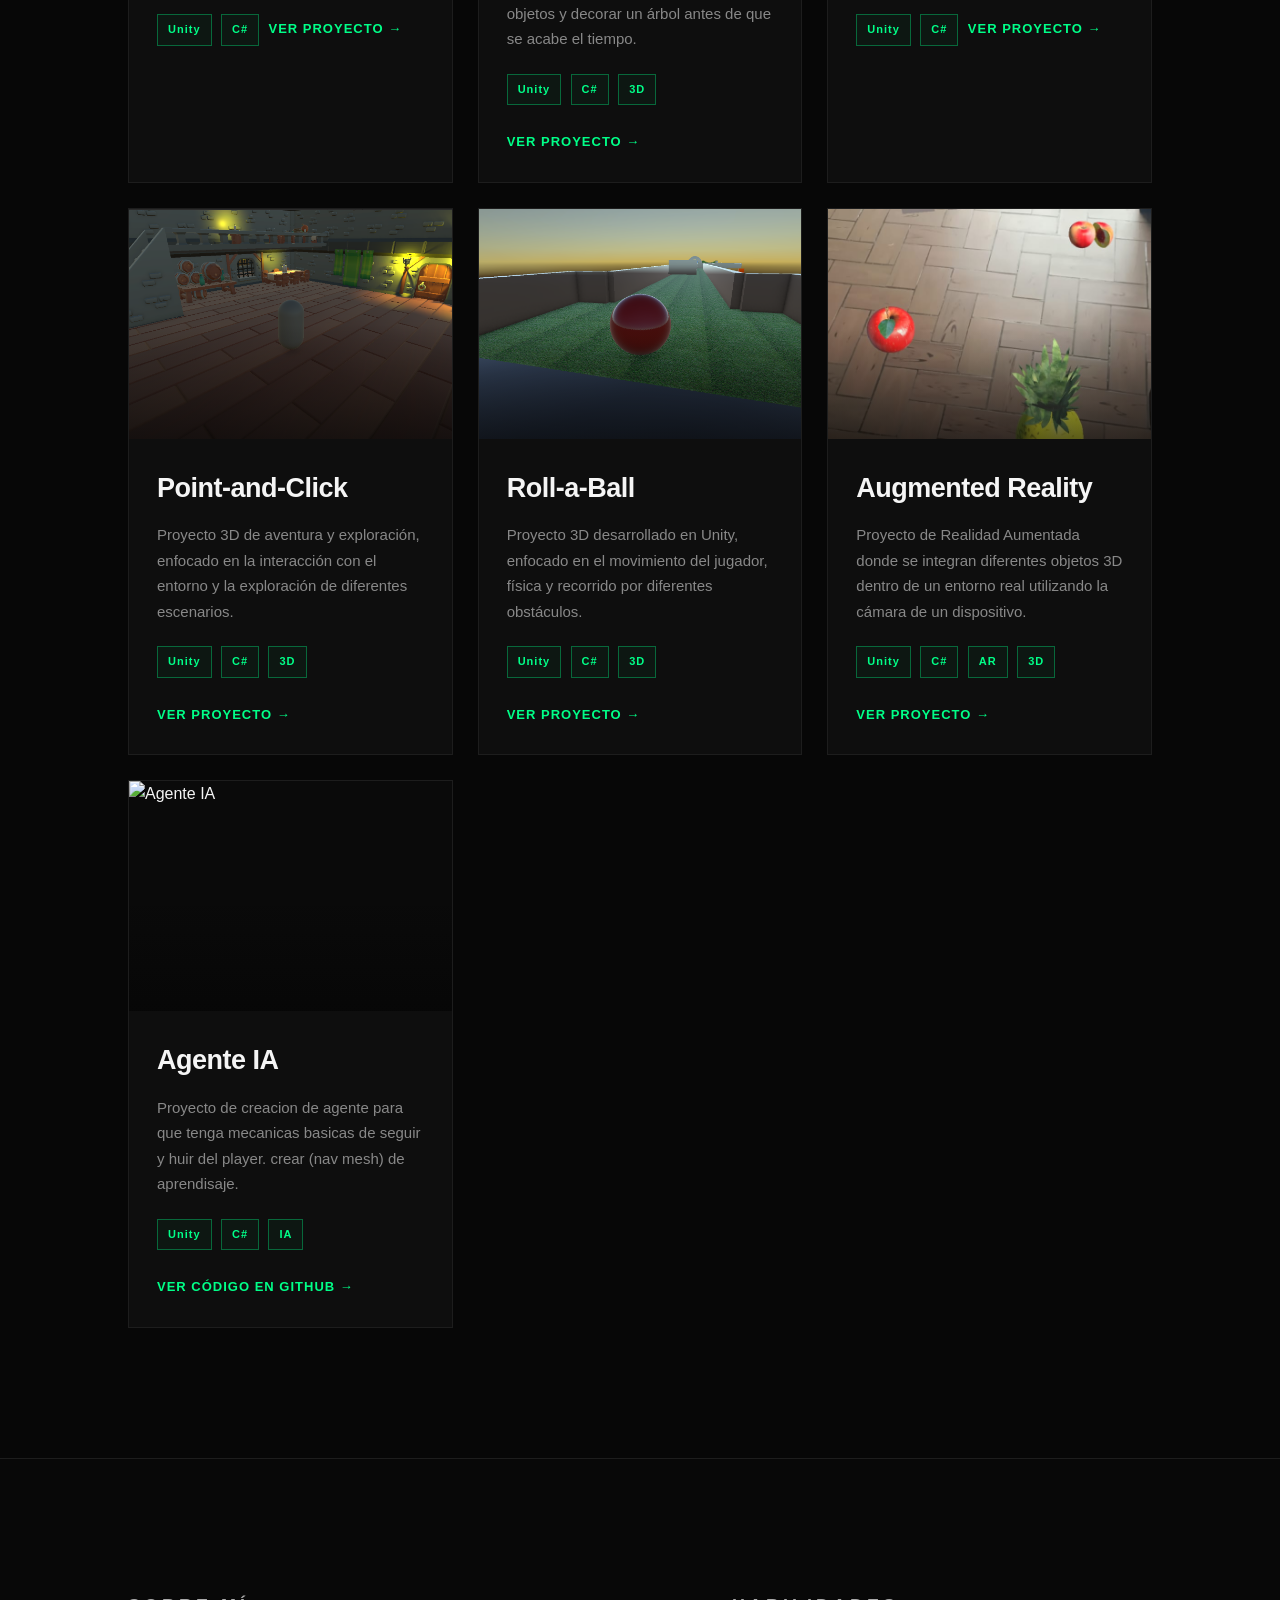
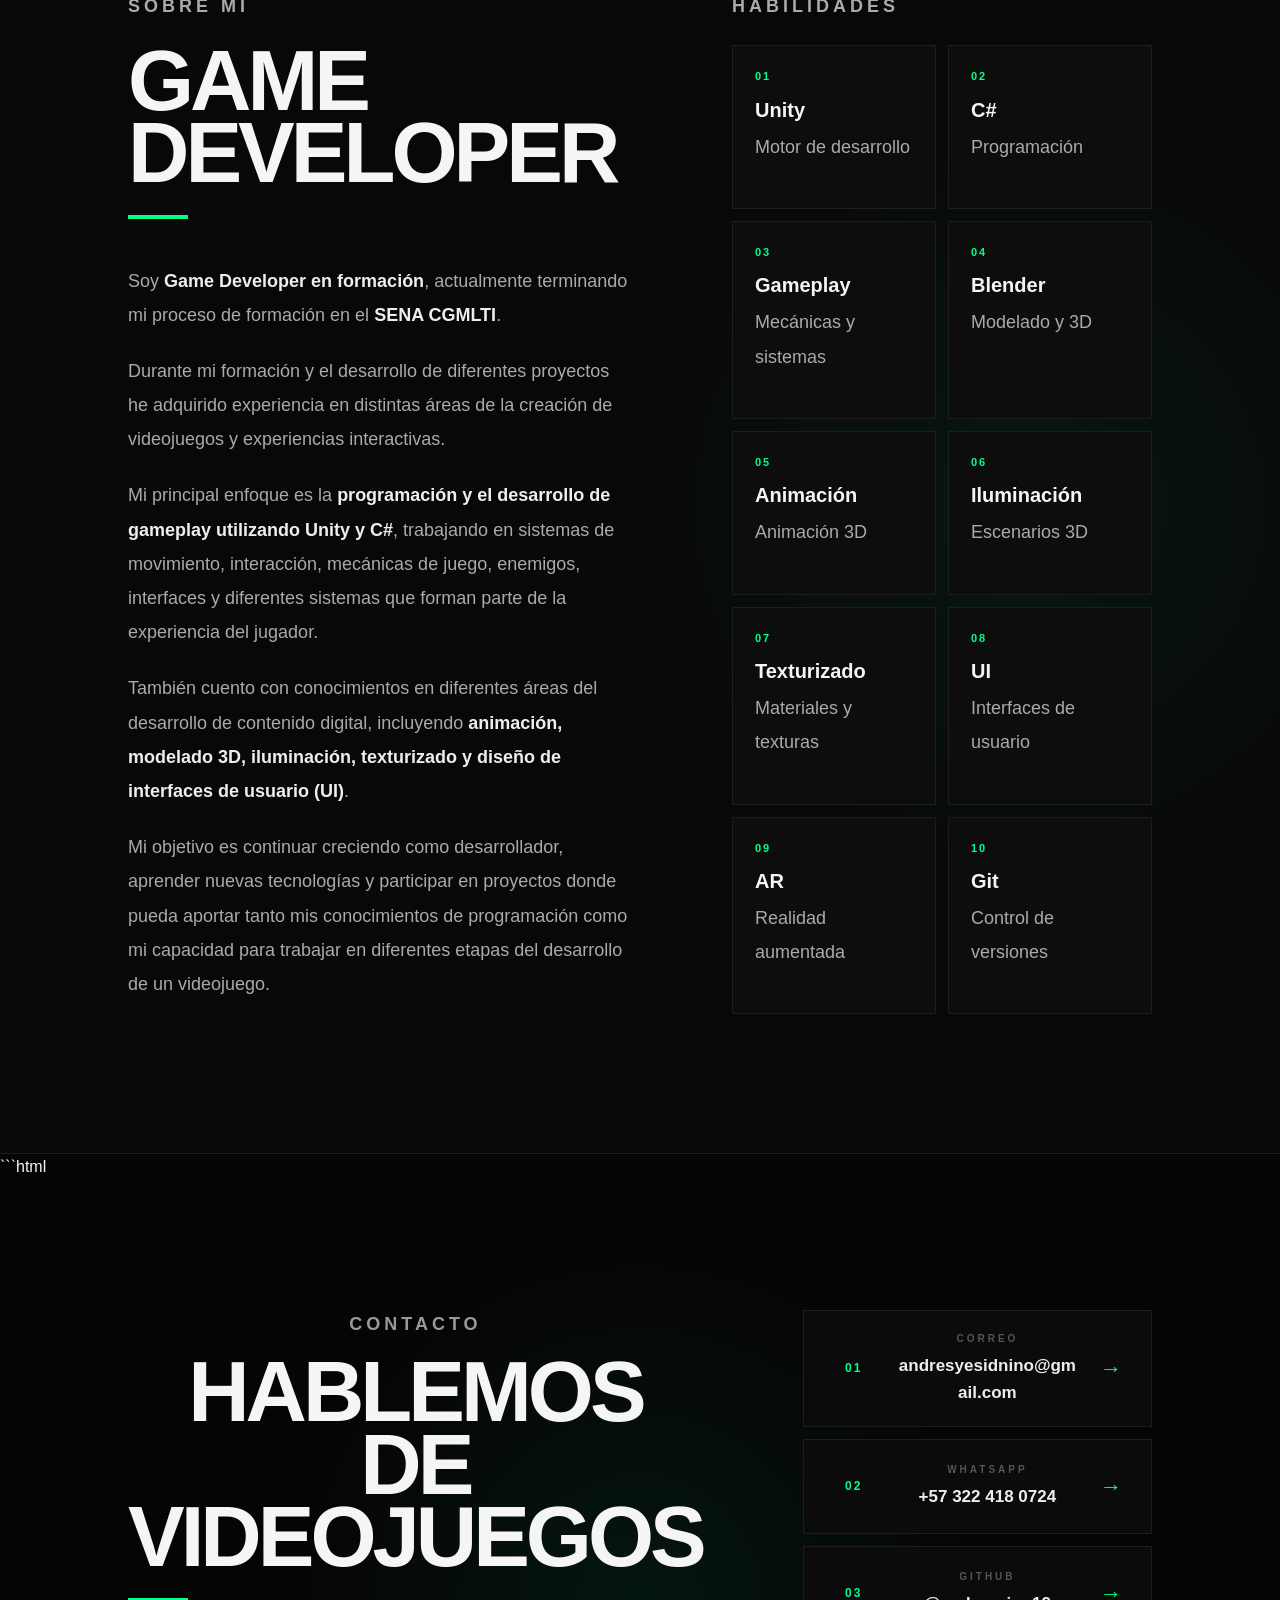
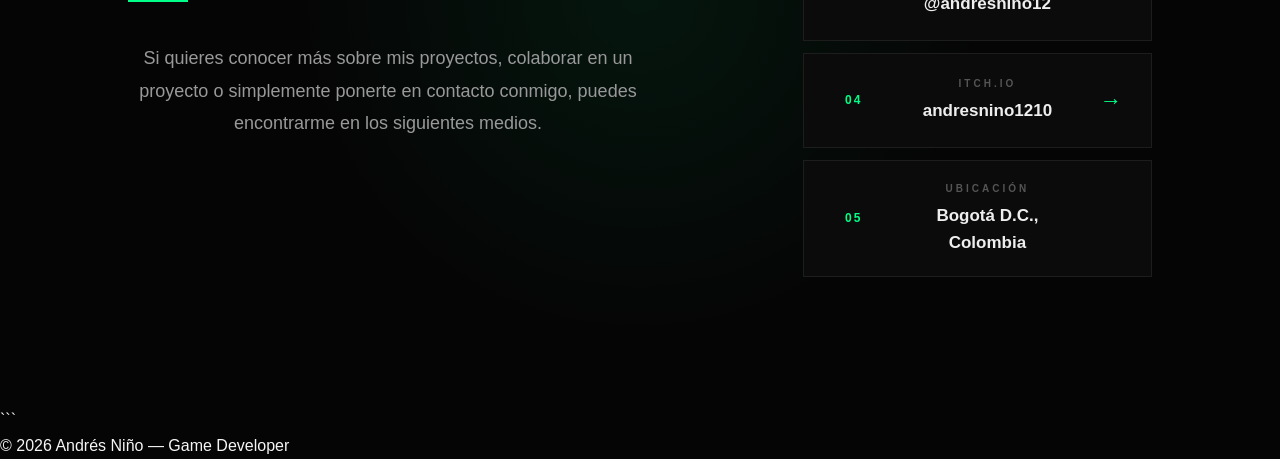
==== commit f1207fe9: "Add project card for 'Agente IA' Added a new project card for 'Agente IA' with details about the pro" ====
--- a/index.html
+++ b/index.html
@@ -334,7 +334,7 @@
                         <span>C#</span>
                         <span>3D</span>
 
-                        <a href="point-and-click.html" class="project-button">
+                        <a href="point-to-click.html" class="project-button">
                             VER PROYECTO →
                         </a>
 
@@ -403,6 +403,38 @@
     </div>
 
 </article>
+                                <!-- AGENTE IA -->
+
+                <article class="project-card">
+
+                    <div class="project-image">
+                        <img src="img/agente-ia.png" alt="Agente IA">
+                    </div>
+
+                    <div class="project-info">
+
+                        <h3>Agente IA</h3>
+
+                        <p>
+                            Proyecto de creacion de agente para que
+                            tenga mecanicas basicas de seguir y huir
+                            del player. crear (nav mesh) de aprendisaje.
+                        </p>
+
+                        <span>Unity</span>
+                        <span>C#</span>
+                        <span>IA</span>
+
+                        <a href="https://github.com/andresnino12/Agente-IA-"
+                           target="_blank"
+                           rel="noopener noreferrer"
+                           class="project-button">
+                            VER CÓDIGO EN GITHUB →
+                        </a>
+
+                    </div>
+
+                </article>
 
 
             </div>
